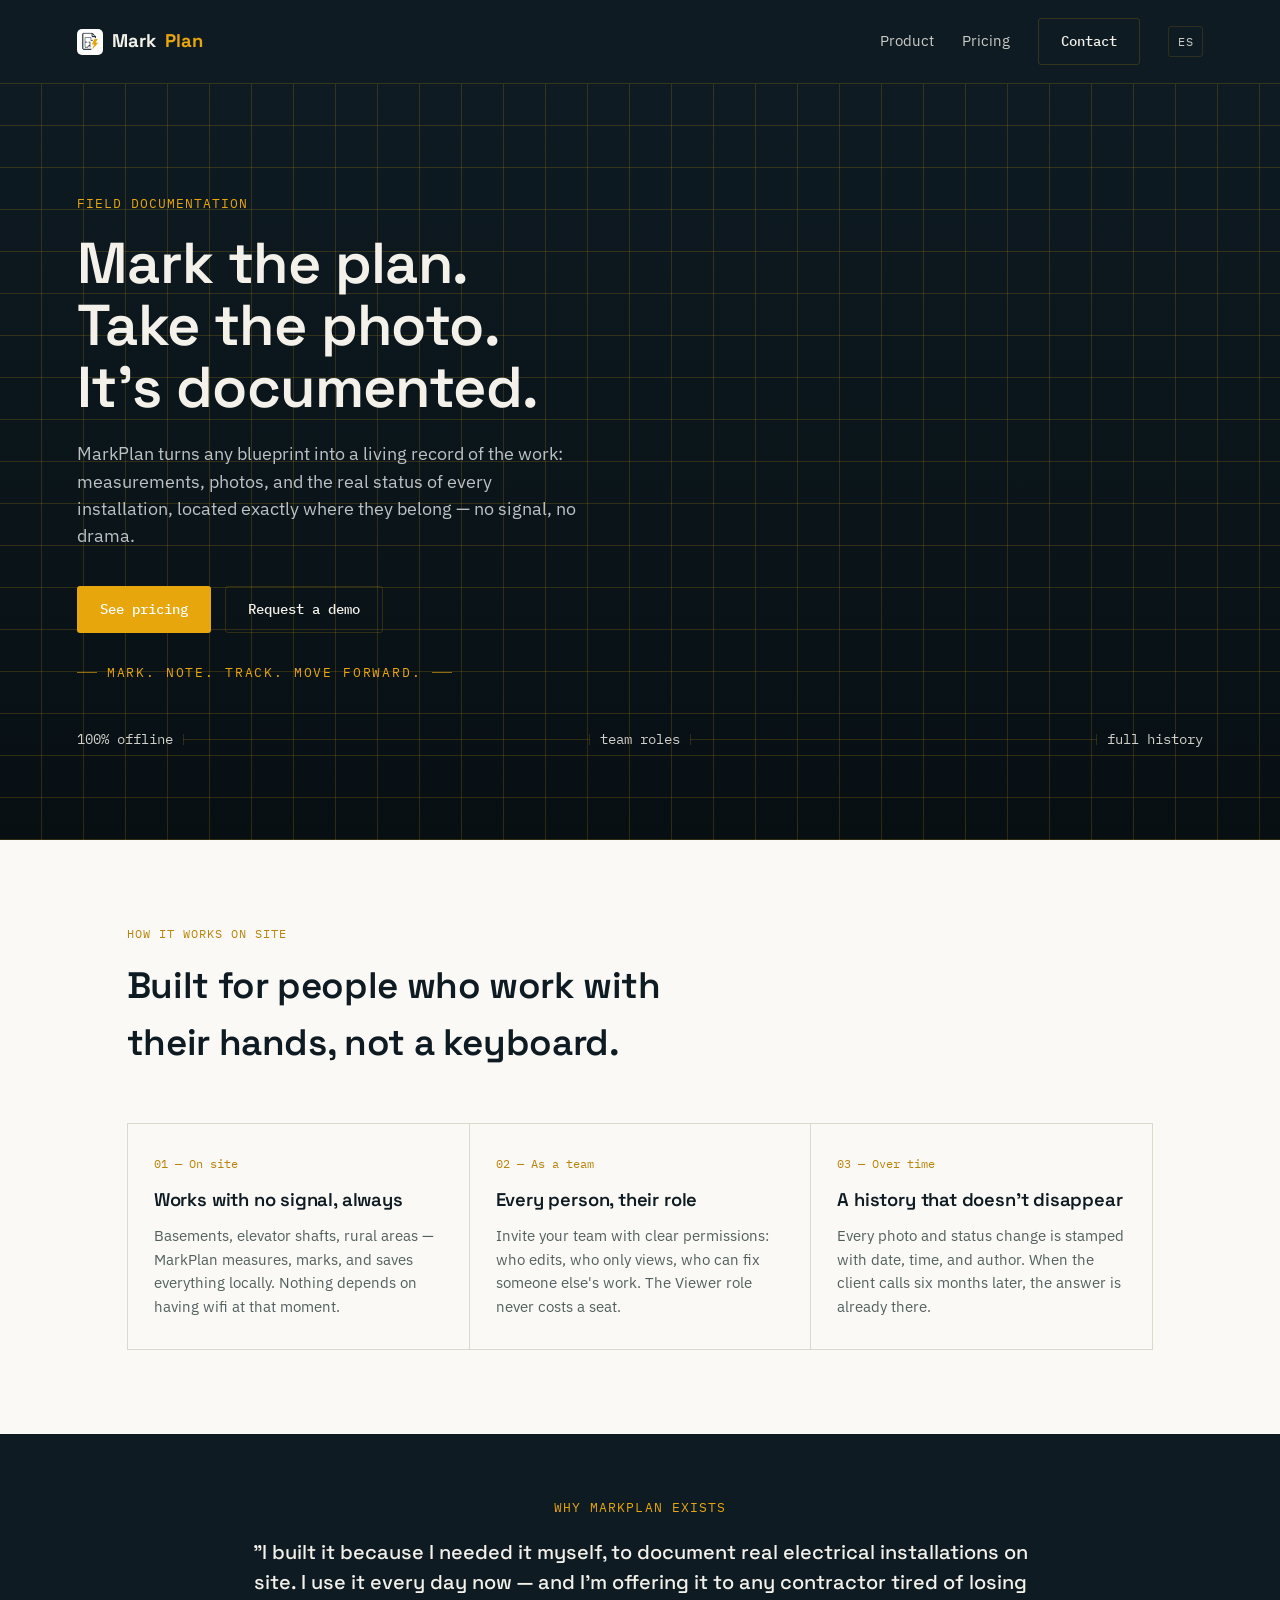
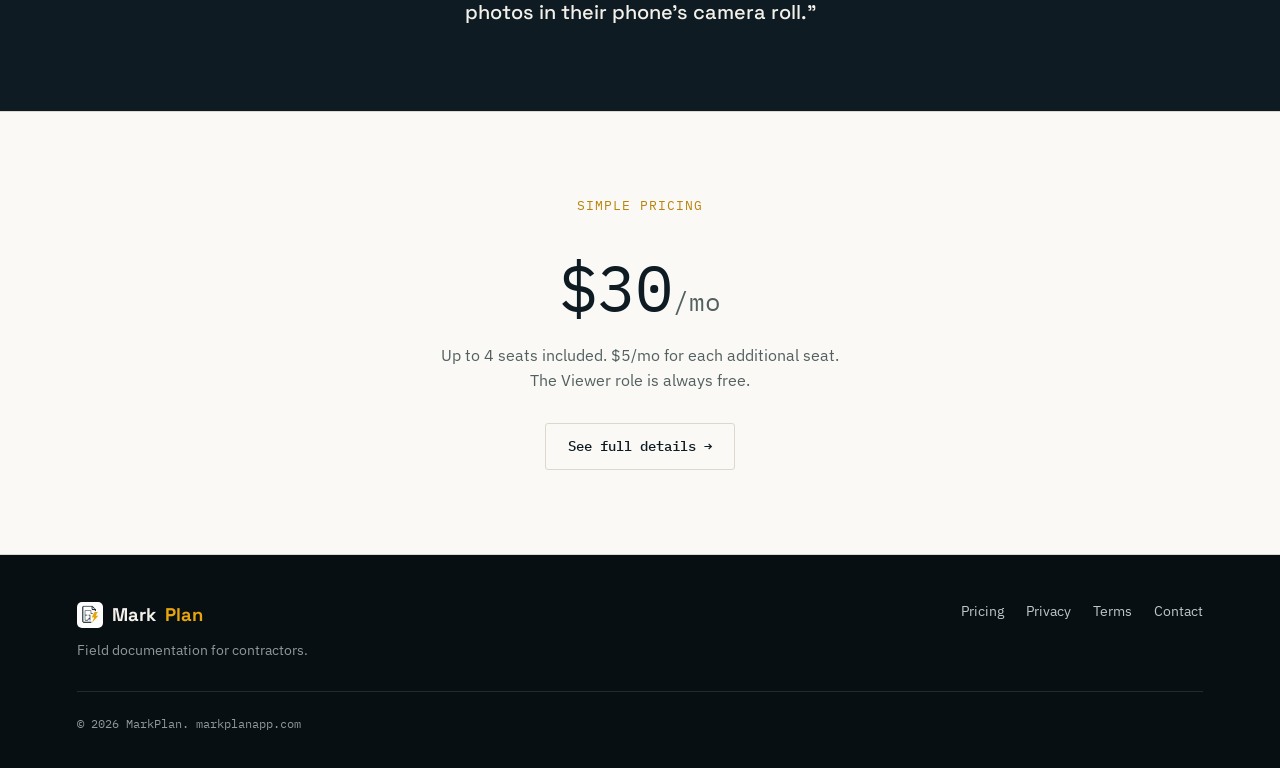
==== home.html @ 9e5a7e86 "Add files via upload" ====
<!DOCTYPE html>
<html lang="en">
<head>
<meta charset="UTF-8">
<meta name="viewport" content="width=device-width, initial-scale=1.0">
<title>MarkPlan — Field Documentation for Contractors</title>
<link rel="icon" type="image/png" href="img/icon.png">
<meta name="description" content="Mark the plan, take the photo, it's documented. MarkPlan is the field measurement and documentation app for contractors, with real offline mode and team collaboration.">
<link rel="preconnect" href="https://fonts.googleapis.com">
<link href="https://fonts.googleapis.com/css2?family=Space+Grotesk:wght@500;600;700&family=IBM+Plex+Sans:wght@400;500;600&family=IBM+Plex+Mono:wght@400;500&display=swap" rel="stylesheet">
<link rel="stylesheet" href="style.css">
<script src="lang.js"></script>
</head>
<body>

<nav class="nav">
  <a href="home.html" class="wordmark"><img src="img/icon.png" alt="" class="nav-icon">Mark<span class="tick">Plan</span></a>
  <div class="nav-links">
    <a href="home.html#product" class="hide-mobile">Product</a>
    <a href="pricing.html">Pricing</a>
    <a href="mailto:markplanapp@gmail.com" class="btn btn-ghost">Contact</a>
    <a href="#" class="lang-switch mono" onclick="localStorage.setItem('mp_lang','es'); window.location.href='index.html'; return false;">ES</a>
  </div>
</nav>

<header class="hero">
  <div class="eyebrow">Field documentation</div>
  <h1>Mark the plan.<br>Take the photo.<br>It's documented.</h1>
  <p class="lede">MarkPlan turns any blueprint into a living record of the work: measurements, photos, and the real status of every installation, located exactly where they belong — no signal, no drama.</p>
  <div class="cta-row">
    <a href="pricing.html" class="btn btn-accent">See pricing</a>
    <a href="mailto:markplanapp@gmail.com" class="btn btn-ghost">Request a demo</a>
  </div>

  <div class="tagline mono">Mark. Note. Track. Move forward.</div>

  <div class="dim-line">
    <span class="label mono">100% offline</span>
    <span class="rule"></span>
    <span class="label mono">team roles</span>
    <span class="rule"></span>
    <span class="label mono">full history</span>
  </div>
</header>

<section class="section" id="product">
  <div class="section-head">
    <div class="eyebrow">How it works on site</div>
    <h2>Built for people who work with their hands, not a keyboard.</h2>
  </div>

  <div class="grid-3">
    <div class="card">
      <div class="kicker mono">01 — On site</div>
      <h3>Works with no signal, always</h3>
      <p>Basements, elevator shafts, rural areas — MarkPlan measures, marks, and saves everything locally. Nothing depends on having wifi at that moment.</p>
    </div>
    <div class="card">
      <div class="kicker mono">02 — As a team</div>
      <h3>Every person, their role</h3>
      <p>Invite your team with clear permissions: who edits, who only views, who can fix someone else's work. The Viewer role never costs a seat.</p>
    </div>
    <div class="card">
      <div class="kicker mono">03 — Over time</div>
      <h3>A history that doesn't disappear</h3>
      <p>Every photo and status change is stamped with date, time, and author. When the client calls six months later, the answer is already there.</p>
    </div>
  </div>
</section>

<section class="credibility">
  <div class="credibility-inner">
    <div class="eyebrow">Why MarkPlan exists</div>
    <p>"I built it because I needed it myself, to document real electrical installations on site. I use it every day now — and I'm offering it to any contractor tired of losing photos in their phone's camera roll."</p>
  </div>
</section>

<section class="pricing-teaser">
  <div class="eyebrow mono" style="color: var(--accent-deep); font-family: 'IBM Plex Mono', monospace; font-size: 0.8rem; letter-spacing: 0.08em; text-transform: uppercase;">Simple pricing</div>
  <div class="price-figure">$30<span class="unit">/mo</span></div>
  <p style="color: var(--ink-soft); max-width: 42ch; margin: 0 auto;">Up to 4 seats included. $5/mo for each additional seat. The Viewer role is always free.</p>
  <div style="margin-top: 30px;">
    <a href="pricing.html" class="btn btn-outline-dark">See full details →</a>
  </div>
</section>

<footer>
  <div class="footer-grid">
    <div>
      <div class="wordmark" style="margin-bottom: 10px;"><img src="img/icon.png" alt="" class="nav-icon">Mark<span class="tick">Plan</span></div>
      <div>Field documentation for contractors.</div>
    </div>
    <div class="footer-links">
      <a href="pricing.html">Pricing</a>
      <a href="privacy.html">Privacy</a>
      <a href="terms.html">Terms</a>
      <a href="mailto:markplanapp@gmail.com">Contact</a>
    </div>
  </div>
  <div class="footer-bottom">© <span id="year"></span> MarkPlan. markplanapp.com</div>
</footer>

<script>document.getElementById('year').textContent = new Date().getFullYear();</script>
</body>
</html>
---- style.css ----
:root {
  --blueprint: #0e1b22;
  --blueprint-deep: #070f13;
  --blueprint-line: #3a4d57;
  --blueprint-line-soft: rgba(232, 166, 13, 0.18);
  --paper: #faf9f6;
  --paper-line: #ddd8cc;
  --ink: #0e1b22;
  --ink-soft: #52605f;
  --accent: #e8a60d;
  --accent-deep: #b9840a;
  --cream-text: #f4f1ea;
  --radius: 3px;
}

* { box-sizing: border-box; }

html { scroll-behavior: smooth; }

body {
  margin: 0;
  font-family: 'IBM Plex Sans', -apple-system, sans-serif;
  color: var(--ink);
  background: var(--paper);
  line-height: 1.55;
  font-size: 16px;
}

h1, h2, h3, .display {
  font-family: 'Space Grotesk', sans-serif;
  font-weight: 600;
  letter-spacing: -0.01em;
  margin: 0;
}

.mono {
  font-family: 'IBM Plex Mono', monospace;
}

a { color: inherit; }

img, svg { display: block; max-width: 100%; }

/* ---------- Nav ---------- */

.nav {
  position: sticky;
  top: 0;
  z-index: 20;
  display: flex;
  align-items: center;
  justify-content: space-between;
  padding: 18px 6vw;
  background: var(--blueprint);
  border-bottom: 1px solid var(--blueprint-line-soft);
}

.wordmark {
  font-family: 'Space Grotesk', sans-serif;
  font-weight: 700;
  font-size: 1.15rem;
  color: var(--cream-text);
  text-decoration: none;
  display: flex;
  align-items: center;
  gap: 9px;
}

.wordmark .tick {
  color: var(--accent);
}

.nav-icon {
  height: 26px;
  width: 26px;
  border-radius: 5px;
}

.nav-links {
  display: flex;
  align-items: center;
  gap: 28px;
  font-size: 0.92rem;
}

.nav-links a {
  color: var(--cream-text);
  text-decoration: none;
  opacity: 0.82;
  transition: opacity 0.15s ease;
}

.nav-links a:hover, .nav-links a:focus-visible { opacity: 1; }

.nav-links .btn { opacity: 1; }

.lang-switch {
  font-size: 0.78rem;
  letter-spacing: 0.04em;
  padding: 5px 9px;
  border: 1px solid var(--blueprint-line-soft);
  border-radius: var(--radius);
  color: var(--cream-text);
  text-decoration: none;
  opacity: 0.85;
  transition: opacity 0.15s ease, border-color 0.15s ease;
}
.lang-switch:hover, .lang-switch:focus-visible {
  opacity: 1;
  border-color: var(--accent);
}

/* ---------- Buttons ---------- */

.btn {
  display: inline-flex;
  align-items: center;
  gap: 8px;
  padding: 12px 22px;
  border-radius: var(--radius);
  font-family: 'IBM Plex Mono', monospace;
  font-size: 0.85rem;
  font-weight: 500;
  text-decoration: none;
  border: 1px solid transparent;
  cursor: pointer;
  transition: transform 0.12s ease, background 0.15s ease;
}

.btn:hover { transform: translateY(-1px); }
.btn:focus-visible { outline: 2px solid var(--accent); outline-offset: 3px; }

.btn-accent {
  background: var(--accent);
  color: #fff;
}
.btn-accent:hover { background: var(--accent-deep); }

.btn-ghost {
  background: transparent;
  border-color: var(--blueprint-line-soft);
  color: var(--cream-text);
}
.btn-ghost:hover { border-color: var(--blueprint-line); }

.btn-outline-dark {
  background: transparent;
  border-color: var(--paper-line);
  color: var(--ink);
}
.btn-outline-dark:hover { border-color: var(--ink); }

/* ---------- Hero ---------- */

.hero {
  background:
    linear-gradient(180deg, var(--blueprint) 0%, var(--blueprint-deep) 100%);
  background-image:
    linear-gradient(var(--blueprint-line-soft) 1px, transparent 1px),
    linear-gradient(90deg, var(--blueprint-line-soft) 1px, transparent 1px),
    linear-gradient(180deg, var(--blueprint) 0%, var(--blueprint-deep) 100%);
  background-size: 42px 42px, 42px 42px, 100% 100%;
  background-position: -1px -1px, -1px -1px, 0 0;
  color: var(--cream-text);
  padding: 110px 6vw 90px;
  position: relative;
  overflow: hidden;
}

.hero .eyebrow {
  font-family: 'IBM Plex Mono', monospace;
  font-size: 0.8rem;
  letter-spacing: 0.08em;
  text-transform: uppercase;
  color: var(--accent);
  margin-bottom: 18px;
}

.hero h1 {
  font-size: clamp(2.3rem, 5vw, 3.6rem);
  max-width: 15ch;
  line-height: 1.08;
}

.hero .lede {
  margin-top: 22px;
  max-width: 46ch;
  font-size: 1.1rem;
  color: rgba(238, 242, 245, 0.78);
}

.hero .cta-row {
  margin-top: 36px;
  display: flex;
  gap: 14px;
  flex-wrap: wrap;
}

.tagline {
  margin-top: 30px;
  font-size: 0.82rem;
  letter-spacing: 0.14em;
  text-transform: uppercase;
  color: var(--accent);
  display: flex;
  align-items: center;
  gap: 10px;
}
.tagline::before, .tagline::after {
  content: '';
  width: 20px;
  height: 1px;
  background: var(--accent);
  opacity: 0.6;
}

/* dimension-line signature element */

.dim-line {
  display: flex;
  align-items: center;
  gap: 10px;
  font-family: 'IBM Plex Mono', monospace;
  font-size: 0.85rem;
  color: var(--blueprint-line);
  margin: 46px 0 0;
}

.dim-line .rule {
  flex: 1;
  height: 1px;
  background: var(--blueprint-line-soft);
  position: relative;
}
.dim-line .rule::before, .dim-line .rule::after {
  content: '';
  position: absolute;
  top: -5px;
  width: 1px;
  height: 11px;
  background: var(--blueprint-line-soft);
}
.dim-line .rule::before { left: 0; }
.dim-line .rule::after { right: 0; }

.dim-line .label {
  white-space: nowrap;
  color: var(--cream-text);
  opacity: 0.85;
}

.dim-line.on-paper { color: var(--accent-deep); }
.dim-line.on-paper .rule { background: var(--paper-line); }
.dim-line.on-paper .rule::before, .dim-line.on-paper .rule::after { background: var(--paper-line); }
.dim-line.on-paper .label { color: var(--ink-soft); }

/* ---------- Sections on paper ---------- */

.section {
  padding: 84px 6vw;
  max-width: 1180px;
  margin: 0 auto;
}

.section-head {
  max-width: 60ch;
  margin-bottom: 52px;
}

.section-head .eyebrow {
  font-family: 'IBM Plex Mono', monospace;
  font-size: 0.78rem;
  letter-spacing: 0.08em;
  text-transform: uppercase;
  color: var(--accent-deep);
  margin-bottom: 14px;
}

.section-head h2 {
  font-size: clamp(1.7rem, 3vw, 2.3rem);
}

.grid-3 {
  display: grid;
  grid-template-columns: repeat(3, 1fr);
  gap: 1px;
  background: var(--paper-line);
  border: 1px solid var(--paper-line);
}

.grid-3 .card {
  background: var(--paper);
  padding: 30px 26px;
}

.card .kicker {
  font-family: 'IBM Plex Mono', monospace;
  font-size: 0.78rem;
  color: var(--accent-deep);
  margin-bottom: 12px;
}

.card h3 {
  font-size: 1.15rem;
  margin-bottom: 10px;
}

.card p {
  color: var(--ink-soft);
  font-size: 0.95rem;
  margin: 0;
}

/* founder credibility strip */

.credibility {
  background: var(--blueprint);
  color: var(--cream-text);
  padding: 64px 6vw;
}

.credibility-inner {
  max-width: 780px;
  margin: 0 auto;
  text-align: center;
}

.credibility .eyebrow {
  font-family: 'IBM Plex Mono', monospace;
  font-size: 0.8rem;
  letter-spacing: 0.08em;
  text-transform: uppercase;
  color: var(--accent);
  margin-bottom: 18px;
}

.credibility p {
  font-size: 1.25rem;
  line-height: 1.5;
  font-family: 'Space Grotesk', sans-serif;
  font-weight: 500;
}

/* pricing teaser on home */

.pricing-teaser {
  background: var(--paper);
  border-top: 1px solid var(--paper-line);
  border-bottom: 1px solid var(--paper-line);
  padding: 84px 6vw;
  text-align: center;
}

.price-figure {
  font-family: 'IBM Plex Mono', monospace;
  font-size: clamp(2.6rem, 6vw, 4rem);
  color: var(--blueprint);
  margin: 22px 0 6px;
}
.price-figure .unit { font-size: 0.4em; color: var(--ink-soft); }

/* ---------- Footer ---------- */

footer {
  background: var(--blueprint-deep);
  color: rgba(238, 242, 245, 0.6);
  padding: 46px 6vw 34px;
  font-size: 0.88rem;
}

.footer-grid {
  display: flex;
  justify-content: space-between;
  flex-wrap: wrap;
  gap: 24px;
  max-width: 1180px;
  margin: 0 auto;
}

footer a {
  color: rgba(238, 242, 245, 0.8);
  text-decoration: none;
}
footer a:hover { color: #fff; }

.footer-links {
  display: flex;
  gap: 22px;
  flex-wrap: wrap;
}

.footer-bottom {
  max-width: 1180px;
  margin: 30px auto 0;
  padding-top: 22px;
  border-top: 1px solid rgba(238, 242, 245, 0.12);
  font-family: 'IBM Plex Mono', monospace;
  font-size: 0.78rem;
}

/* ---------- Legal pages ---------- */

.legal-shell {
  max-width: 760px;
  margin: 0 auto;
  padding: 70px 6vw 100px;
}

.legal-shell .lang-toggle {
  font-family: 'IBM Plex Mono', monospace;
  font-size: 0.85rem;
  margin-bottom: 30px;
}
.legal-shell .lang-toggle a {
  color: var(--accent-deep);
  text-decoration: none;
  border-bottom: 1px solid var(--accent-deep);
}

.legal-shell .draft-notice {
  background: #fff8ec;
  border: 1px solid #e8c98f;
  border-radius: var(--radius);
  padding: 16px 18px;
  font-size: 0.92rem;
  color: #7a5a12;
  margin-bottom: 40px;
}

.legal-shell h1 {
  font-size: 2rem;
  margin-bottom: 6px;
}

.legal-shell .updated {
  font-family: 'IBM Plex Mono', monospace;
  font-size: 0.82rem;
  color: var(--ink-soft);
  margin-bottom: 44px;
}

.legal-shell h2 {
  font-size: 1.2rem;
  margin-top: 44px;
  margin-bottom: 14px;
  padding-bottom: 10px;
  border-bottom: 1px solid var(--paper-line);
}

.legal-shell h3 {
  font-size: 1.02rem;
  margin-top: 26px;
  margin-bottom: 10px;
}

.legal-shell p, .legal-shell li {
  color: var(--ink-soft);
  font-size: 0.98rem;
}

.legal-shell ul { padding-left: 22px; }
.legal-shell li { margin-bottom: 6px; }

.legal-shell strong { color: var(--ink); }

.legal-shell .placeholder {
  background: #fdeee6;
  padding: 1px 6px;
  border-radius: 2px;
  color: var(--accent-deep);
  font-weight: 500;
}

/* ---------- Pricing page ---------- */

.pricing-hero {
  padding: 90px 6vw 70px;
}

.pricing-hero h1 { font-size: clamp(2rem, 4vw, 2.8rem); max-width: 18ch; }

.plan-card {
  max-width: 640px;
  margin: 50px auto 0;
  background: var(--paper);
  border: 1px solid var(--paper-line);
  border-radius: var(--radius);
  overflow: hidden;
}

.plan-card .plan-head {
  padding: 38px 40px 30px;
  border-bottom: 1px dashed var(--paper-line);
}

.plan-card .plan-body {
  padding: 30px 40px 40px;
}

.plan-row {
  display: flex;
  justify-content: space-between;
  padding: 12px 0;
  border-bottom: 1px solid var(--paper-line);
  font-size: 0.95rem;
}
.plan-row:last-child { border-bottom: none; }
.plan-row .val { font-family: 'IBM Plex Mono', monospace; color: var(--blueprint); }

.how-to-buy {
  max-width: 640px;
  margin: 60px auto 0;
  background: var(--blueprint);
  color: var(--cream-text);
  border-radius: var(--radius);
  padding: 34px 40px;
}

.how-to-buy h3 {
  color: var(--cream-text);
  font-size: 1.05rem;
  margin-bottom: 16px;
}

.how-to-buy ol {
  padding-left: 20px;
  color: rgba(238, 242, 245, 0.85);
}
.how-to-buy li { margin-bottom: 10px; }

.how-to-buy .zelle-box {
  margin-top: 20px;
  background: rgba(238, 242, 245, 0.06);
  border: 1px solid var(--blueprint-line-soft);
  border-radius: var(--radius);
  padding: 16px 18px;
  font-family: 'IBM Plex Mono', monospace;
  font-size: 0.9rem;
}

@media (max-width: 760px) {
  .grid-3 { grid-template-columns: 1fr; }
  .nav-links { gap: 16px; }
  .nav-links span.hide-mobile { display: none; }
  .plan-card .plan-head, .plan-card .plan-body, .how-to-buy { padding-left: 24px; padding-right: 24px; }
}

@media (prefers-reduced-motion: reduce) {
  * { transition: none !important; scroll-behavior: auto !important; }
}
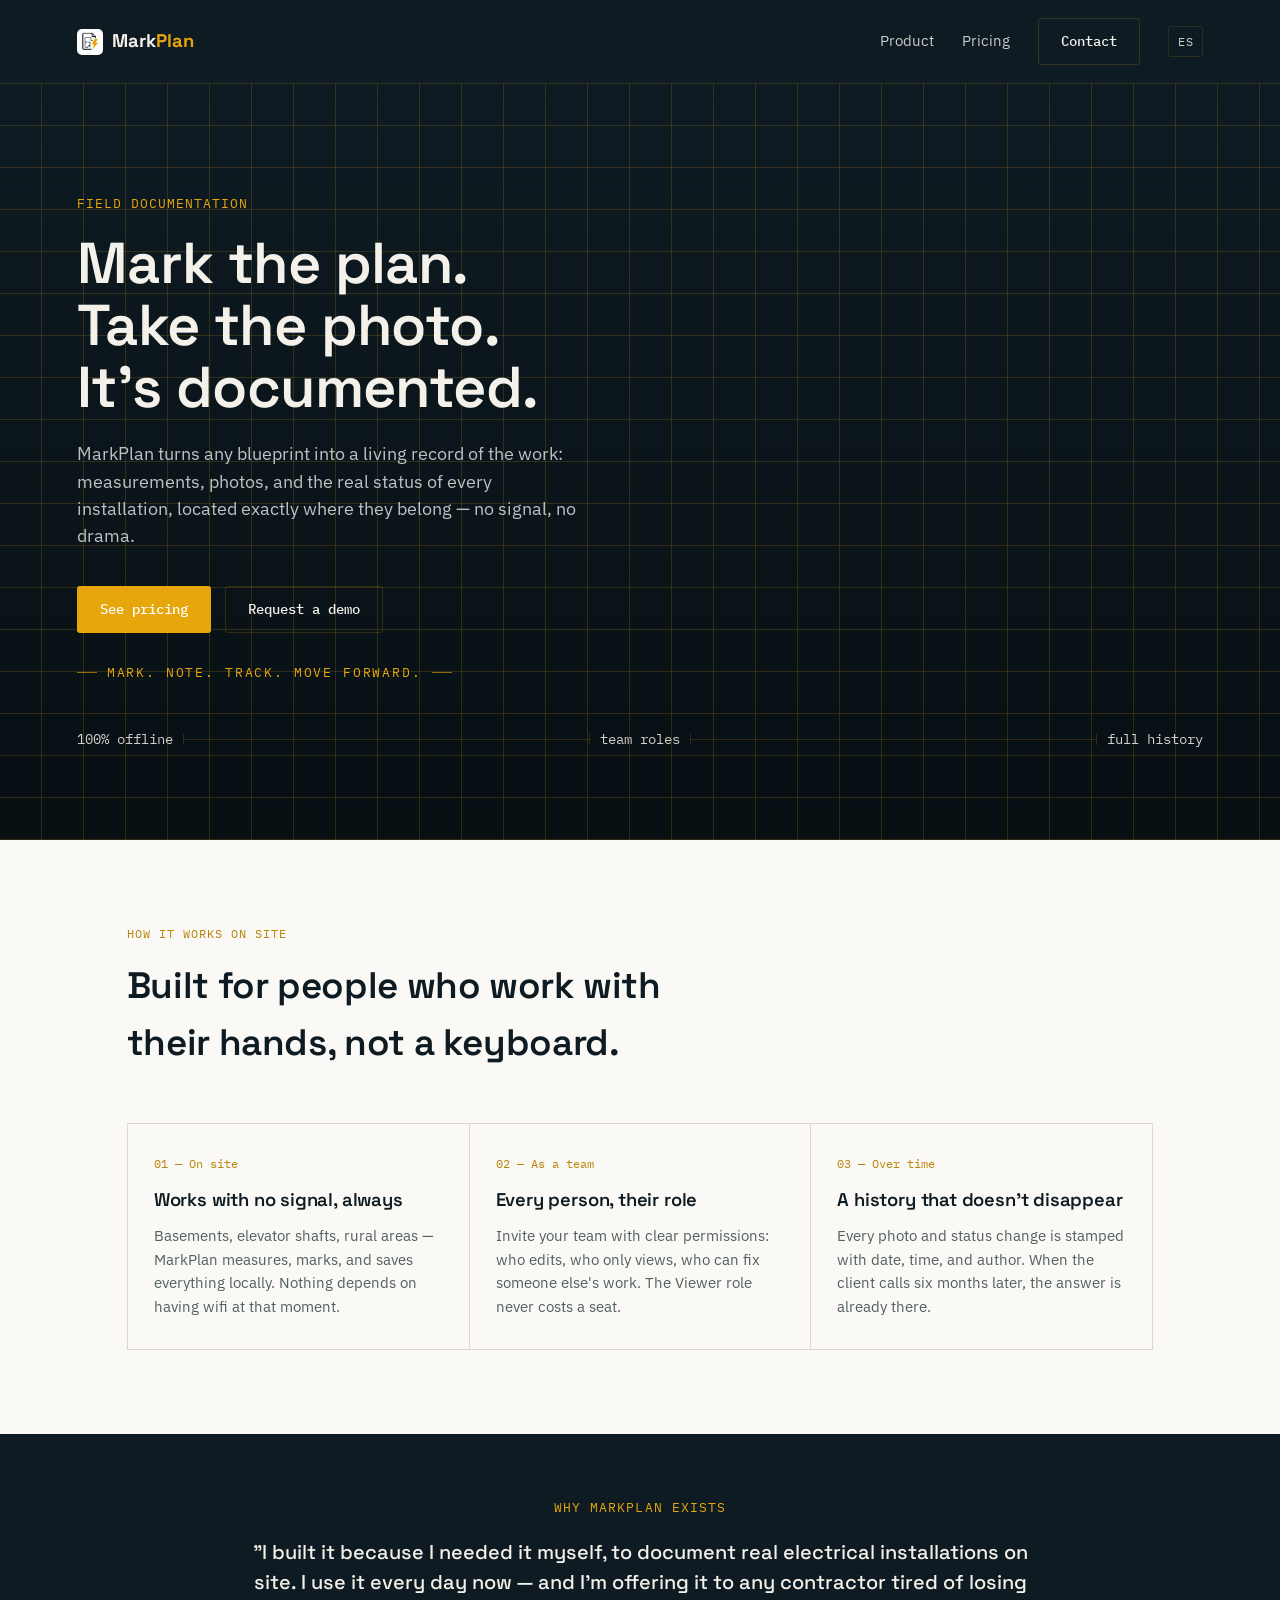
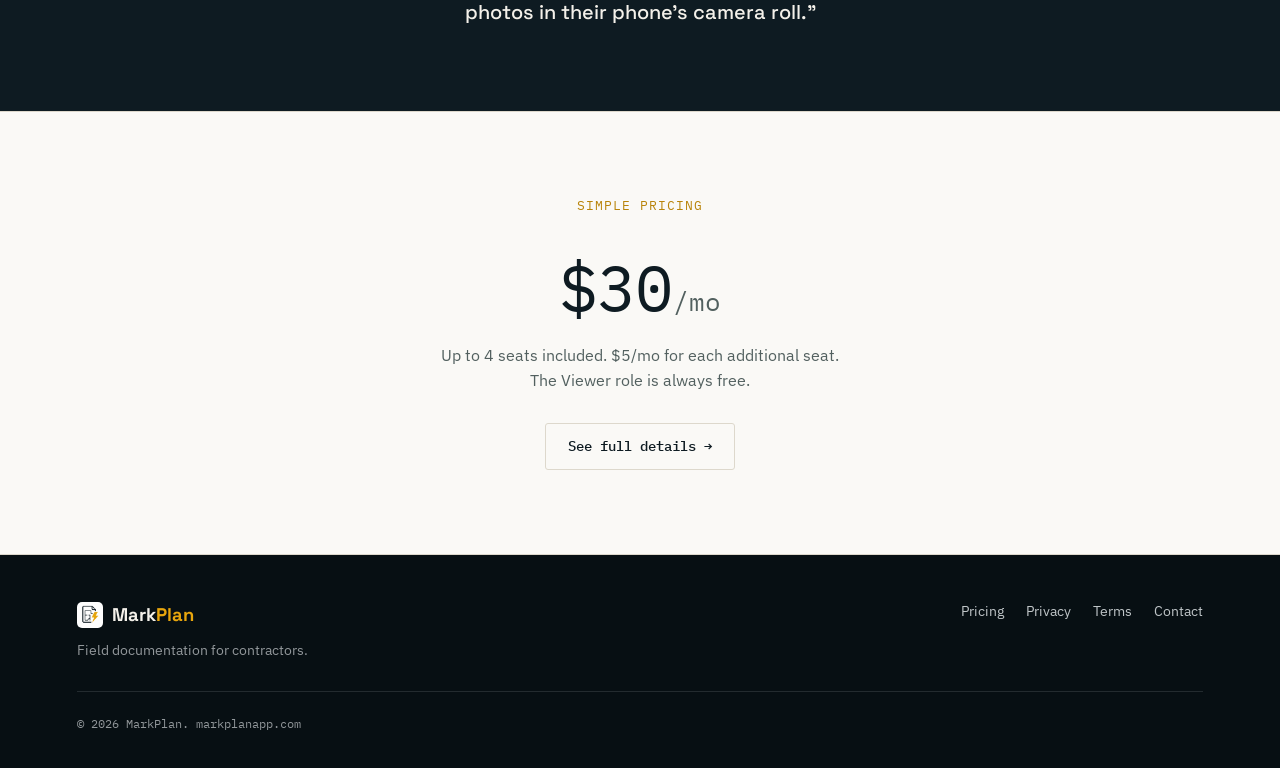
==== commit ed3ae396: "Add files via upload" ====
--- a/home.html
+++ b/home.html
@@ -14,7 +14,7 @@
 <body>
 
 <nav class="nav">
-  <a href="home.html" class="wordmark"><img src="img/icon.png" alt="" class="nav-icon">Mark<span class="tick">Plan</span></a>
+  <a href="home.html" class="wordmark"><img src="img/icon.png" alt="" class="nav-icon"><span class="wm-text">Mark<span class="tick">Plan</span></span></a>
   <div class="nav-links">
     <a href="home.html#product" class="hide-mobile">Product</a>
     <a href="pricing.html">Pricing</a>
@@ -87,7 +87,7 @@
 <footer>
   <div class="footer-grid">
     <div>
-      <div class="wordmark" style="margin-bottom: 10px;"><img src="img/icon.png" alt="" class="nav-icon">Mark<span class="tick">Plan</span></div>
+      <div class="wordmark" style="margin-bottom: 10px;"><img src="img/icon.png" alt="" class="nav-icon"><span class="wm-text">Mark<span class="tick">Plan</span></span></div>
       <div>Field documentation for contractors.</div>
     </div>
     <div class="footer-links">
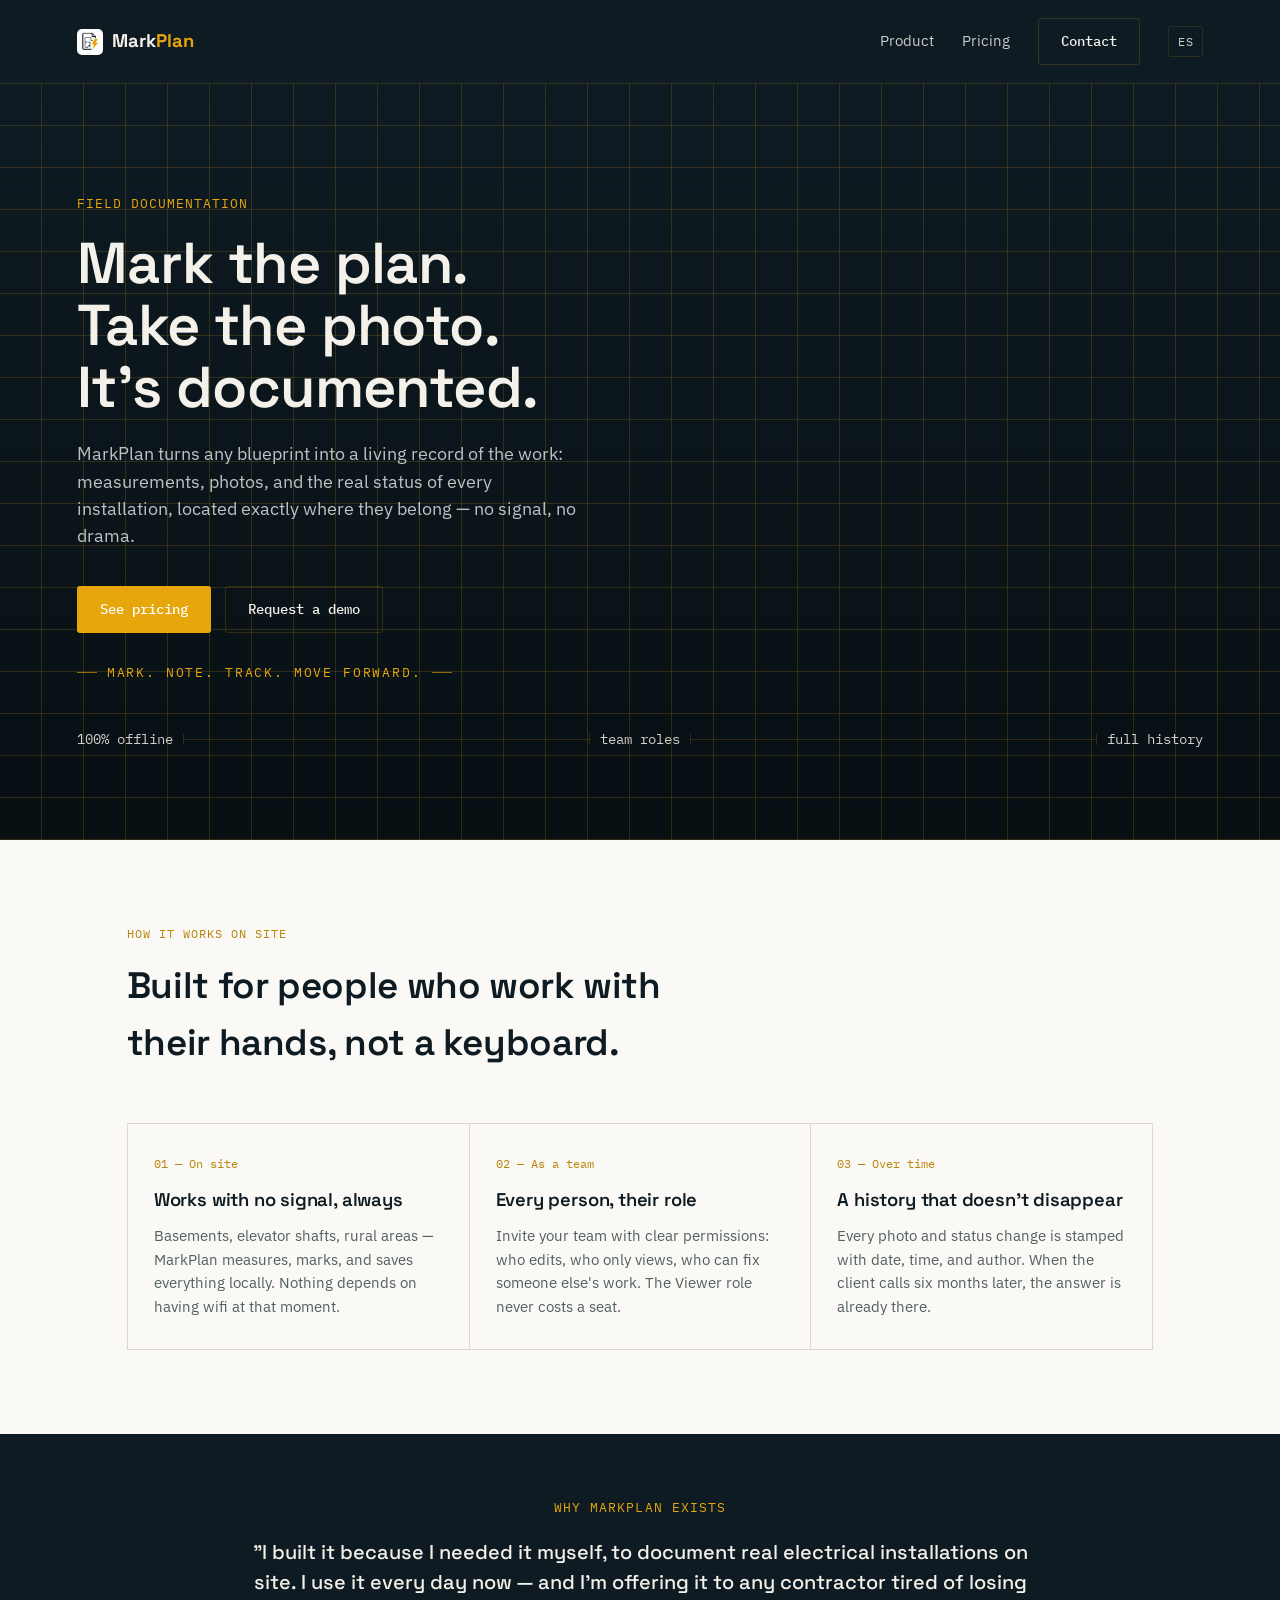
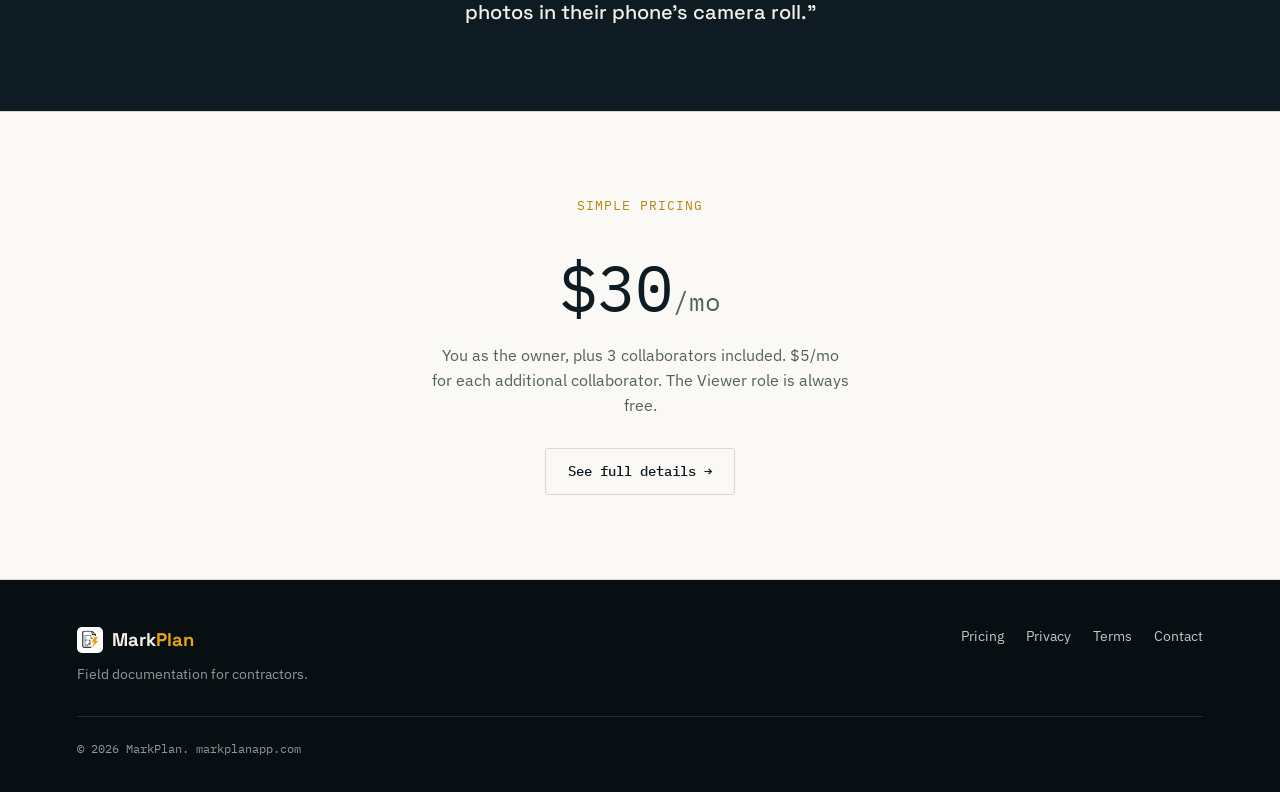
==== commit dc1ca331: "Add files via upload" ====
--- a/home.html
+++ b/home.html
@@ -78,7 +78,7 @@
 <section class="pricing-teaser">
   <div class="eyebrow mono" style="color: var(--accent-deep); font-family: 'IBM Plex Mono', monospace; font-size: 0.8rem; letter-spacing: 0.08em; text-transform: uppercase;">Simple pricing</div>
   <div class="price-figure">$30<span class="unit">/mo</span></div>
-  <p style="color: var(--ink-soft); max-width: 42ch; margin: 0 auto;">Up to 4 seats included. $5/mo for each additional seat. The Viewer role is always free.</p>
+  <p style="color: var(--ink-soft); max-width: 42ch; margin: 0 auto;">You as the owner, plus 3 collaborators included. $5/mo for each additional collaborator. The Viewer role is always free.</p>
   <div style="margin-top: 30px;">
     <a href="pricing.html" class="btn btn-outline-dark">See full details →</a>
   </div>
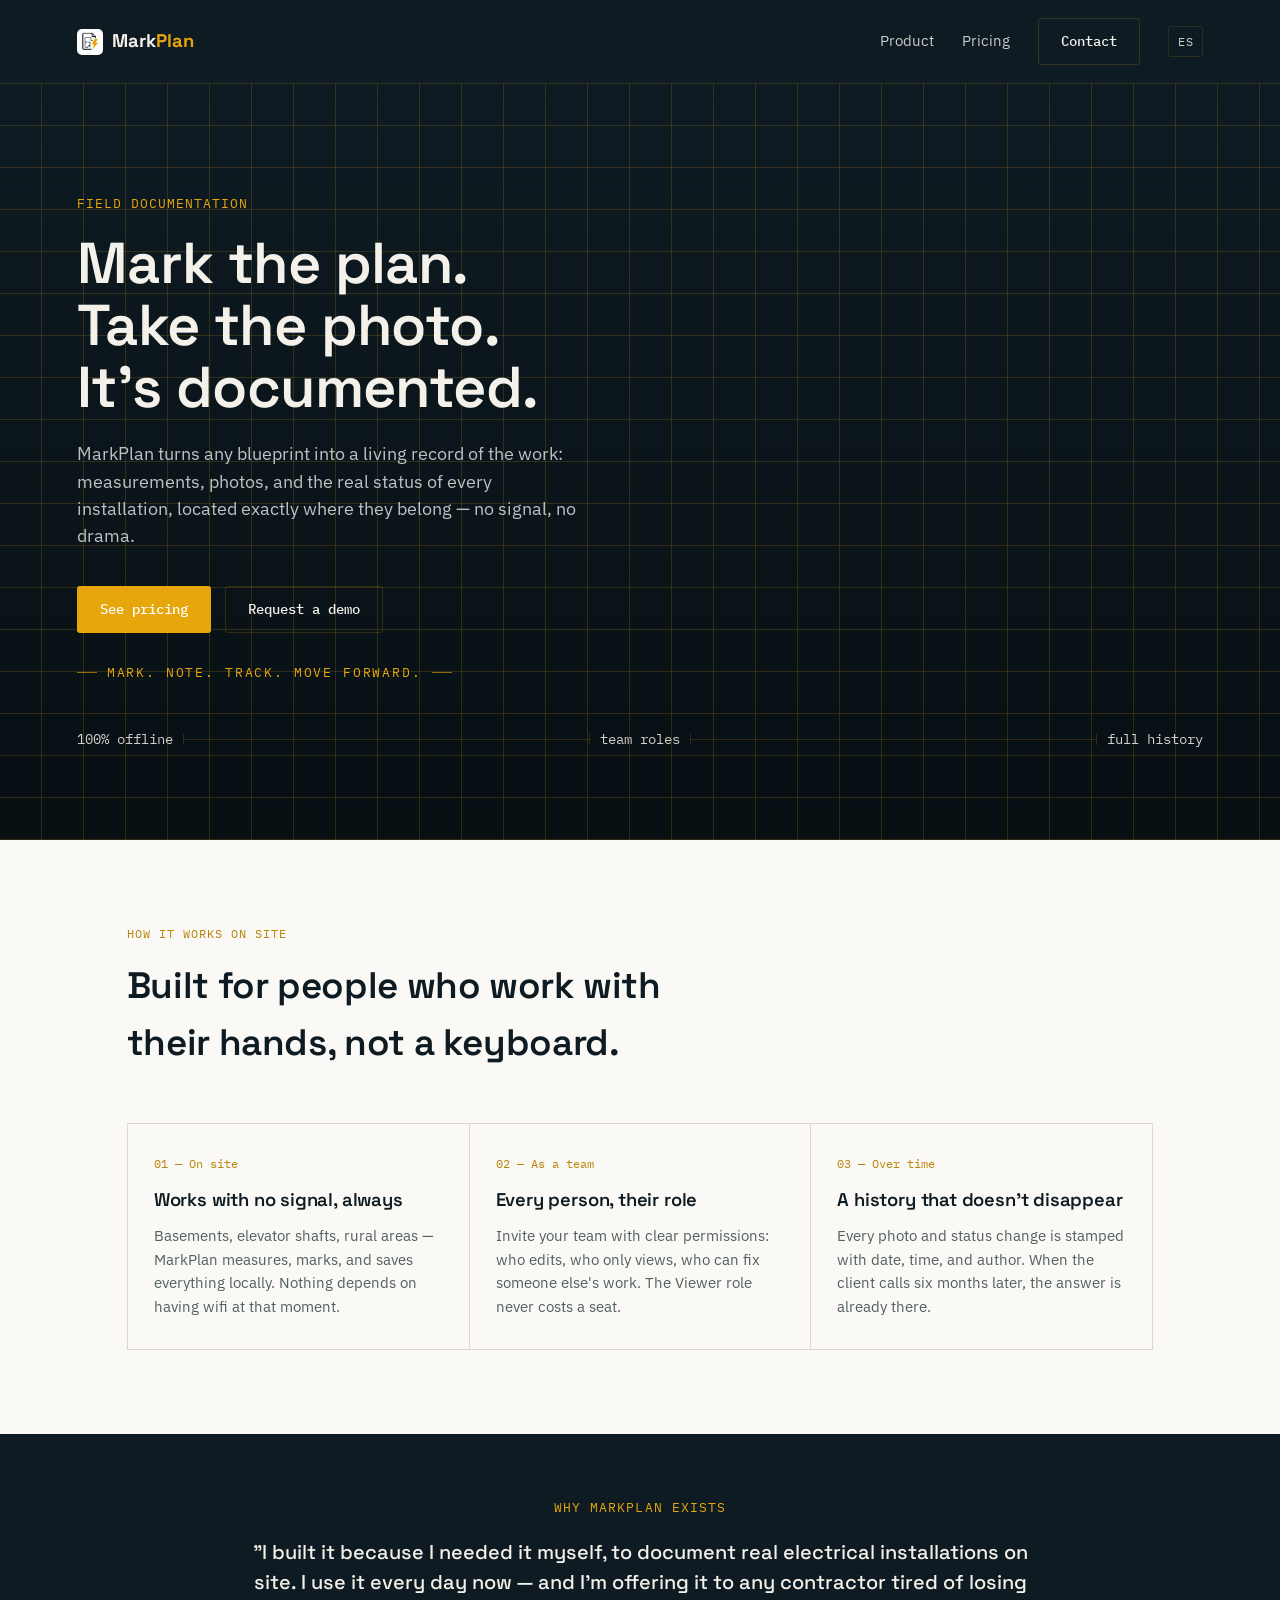
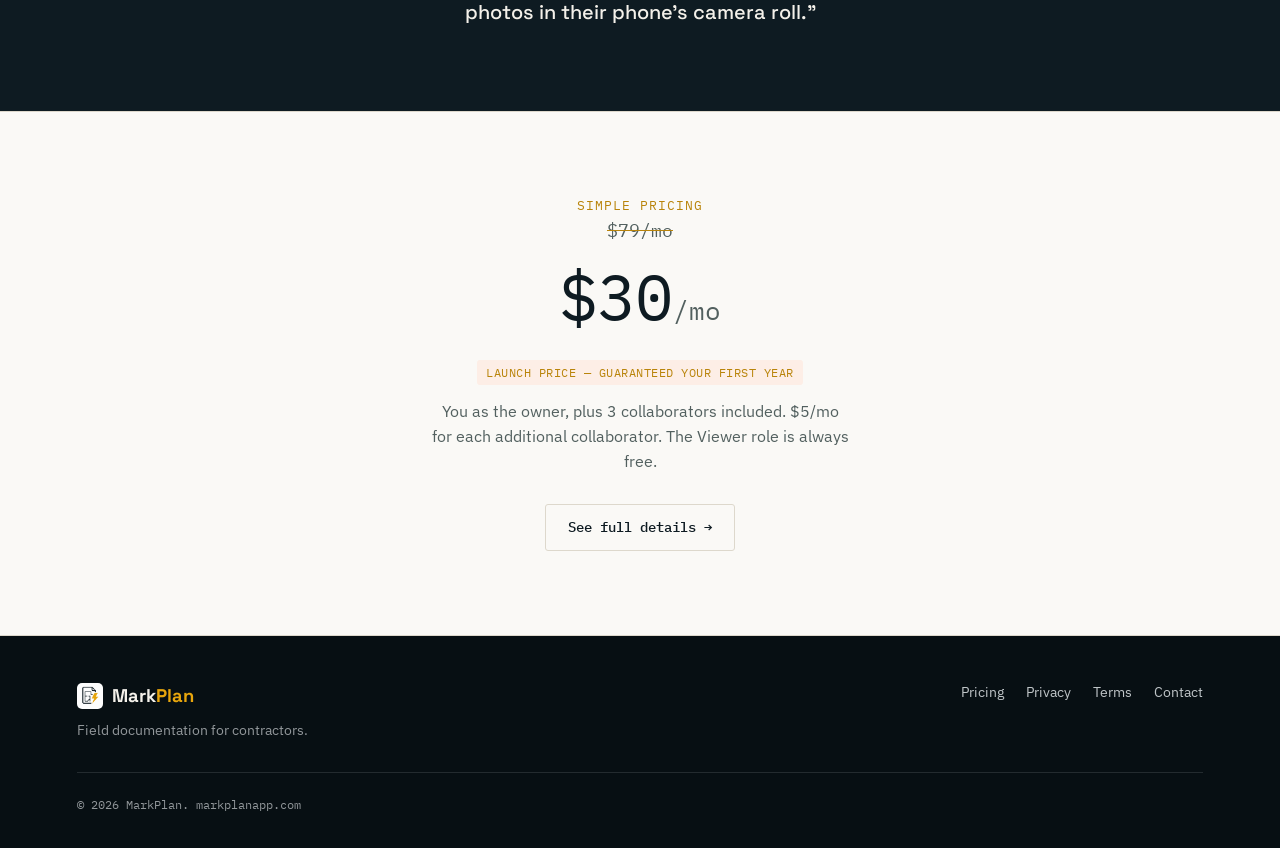
==== commit 1a83c786: "Add files via upload" ====
--- a/home.html
+++ b/home.html
@@ -77,8 +77,10 @@
 
 <section class="pricing-teaser">
   <div class="eyebrow mono" style="color: var(--accent-deep); font-family: 'IBM Plex Mono', monospace; font-size: 0.8rem; letter-spacing: 0.08em; text-transform: uppercase;">Simple pricing</div>
-  <div class="price-figure">$30<span class="unit">/mo</span></div>
-  <p style="color: var(--ink-soft); max-width: 42ch; margin: 0 auto;">You as the owner, plus 3 collaborators included. $5/mo for each additional collaborator. The Viewer role is always free.</p>
+  <div class="price-regular">$79<span class="unit">/mo</span></div>
+  <div class="price-figure" style="margin-top: 2px;">$30<span class="unit">/mo</span></div>
+  <div class="price-launch-tag">Launch price — guaranteed your first year</div>
+  <p style="color: var(--ink-soft); max-width: 42ch; margin: 14px auto 0;">You as the owner, plus 3 collaborators included. $5/mo for each additional collaborator. The Viewer role is always free.</p>
   <div style="margin-top: 30px;">
     <a href="pricing.html" class="btn btn-outline-dark">See full details →</a>
   </div>
--- a/style.css
+++ b/style.css
@@ -359,6 +359,31 @@
 }
 .price-figure .unit { font-size: 0.4em; color: var(--ink-soft); }
 
+.price-regular {
+  font-family: 'IBM Plex Mono', monospace;
+  font-size: 1.15rem;
+  color: var(--ink-soft);
+  text-decoration: line-through;
+  text-decoration-color: var(--accent-deep);
+}
+.price-launch-tag {
+  display: inline-block;
+  margin-top: 8px;
+  font-family: 'IBM Plex Mono', monospace;
+  font-size: 0.78rem;
+  letter-spacing: 0.04em;
+  text-transform: uppercase;
+  color: var(--accent-deep);
+  background: #fdeee6;
+  padding: 3px 9px;
+  border-radius: var(--radius);
+}
+.price-note {
+  margin-top: 14px;
+  font-size: 0.85rem;
+  color: var(--ink-soft);
+}
+
 /* ---------- Footer ---------- */
 
 footer {
@@ -541,7 +566,8 @@
 @media (max-width: 760px) {
   .grid-3 { grid-template-columns: 1fr; }
   .nav-links { gap: 16px; }
-  .nav-links span.hide-mobile { display: none; }
+  .nav-links a.hide-mobile { display: none; }
+  .nav-links { flex-wrap: nowrap; }
   .plan-card .plan-head, .plan-card .plan-body, .how-to-buy { padding-left: 24px; padding-right: 24px; }
 }
 
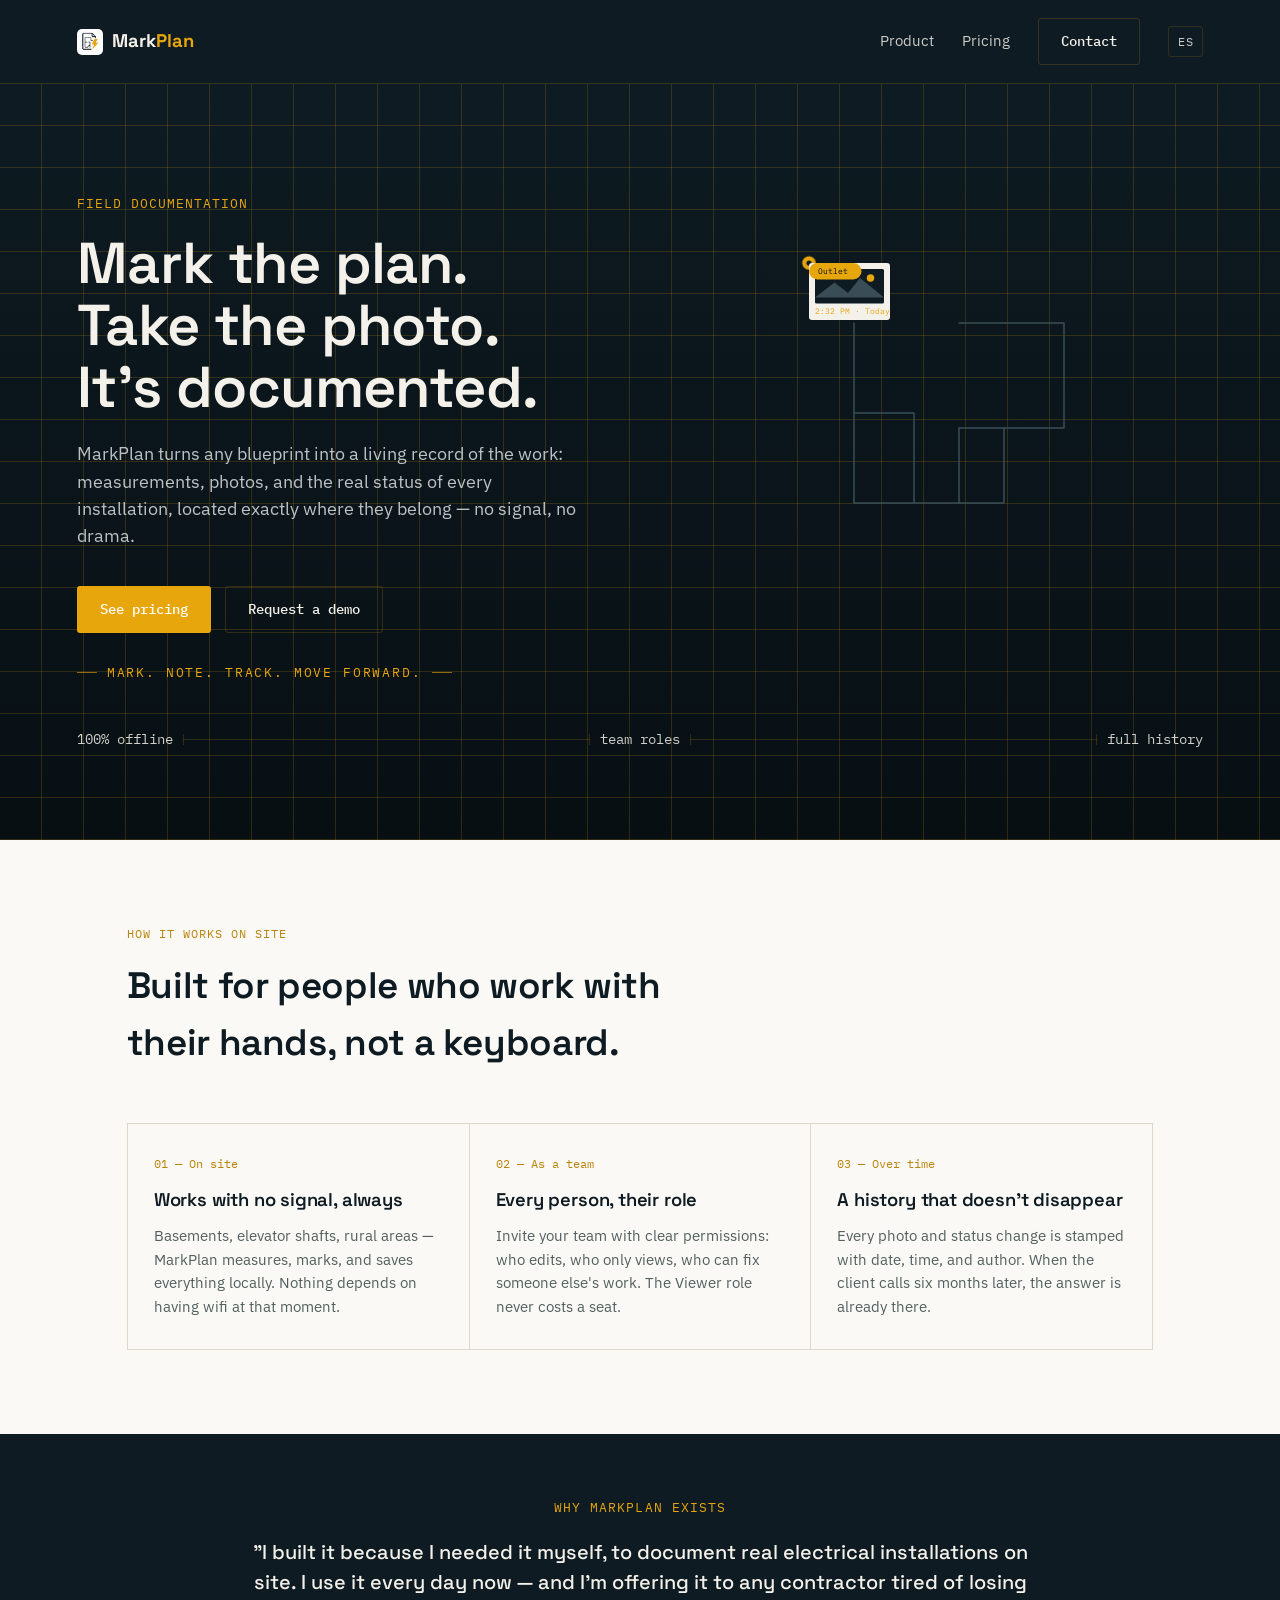
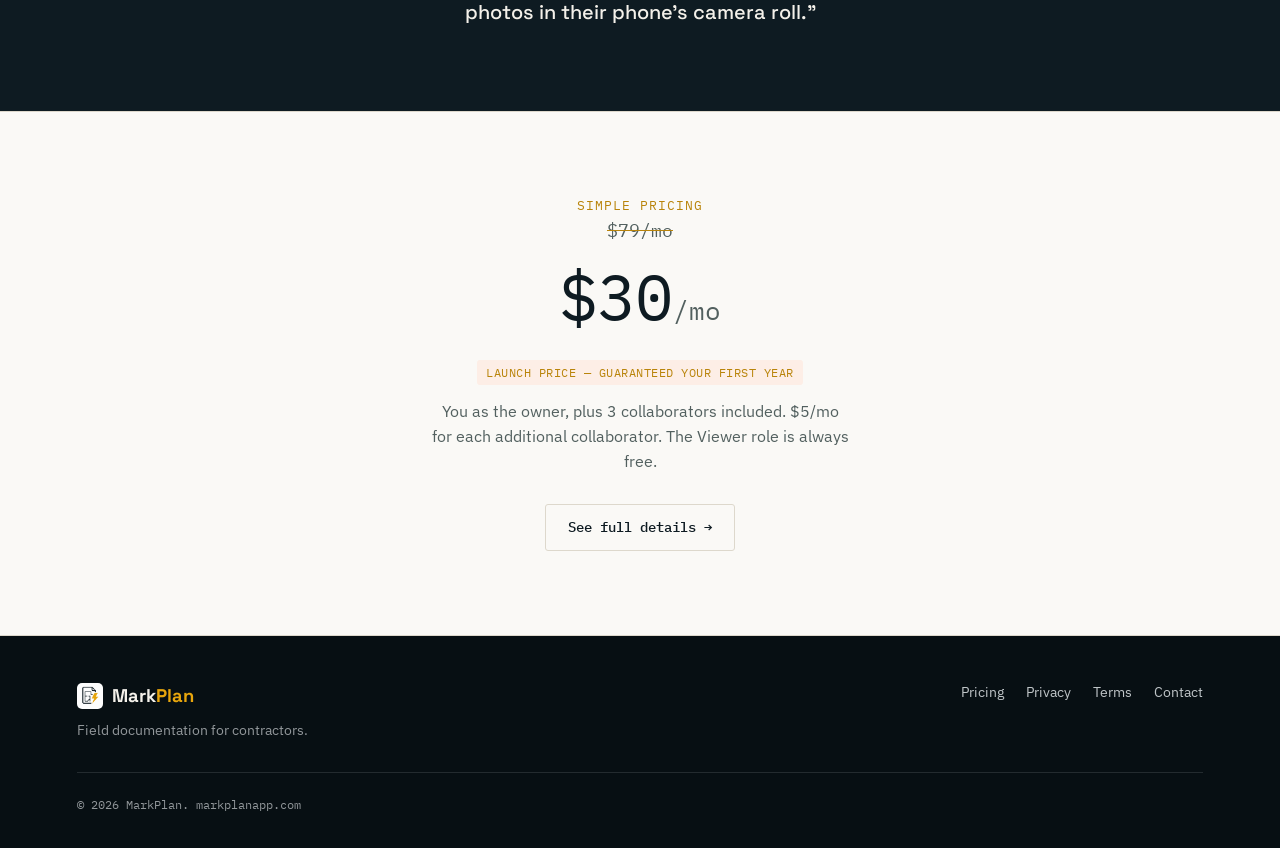
==== commit c542471f: "Add files via upload" ====
--- a/home.html
+++ b/home.html
@@ -15,21 +15,52 @@
 
 <nav class="nav">
   <a href="home.html" class="wordmark"><img src="img/icon.png" alt="" class="nav-icon"><span class="wm-text">Mark<span class="tick">Plan</span></span></a>
-  <div class="nav-links">
-    <a href="home.html#product" class="hide-mobile">Product</a>
+  <div class="nav-links" id="navLinks">
+    <a href="home.html#product">Product</a>
     <a href="pricing.html">Pricing</a>
     <a href="mailto:markplanapp@gmail.com" class="btn btn-ghost">Contact</a>
     <a href="#" class="lang-switch mono" onclick="localStorage.setItem('mp_lang','es'); window.location.href='index.html'; return false;">ES</a>
   </div>
+  <button class="menu-toggle" id="menuToggle" aria-label="Abrir menú" aria-expanded="false">
+    <span></span><span></span><span></span>
+  </button>
 </nav>
 
 <header class="hero">
-  <div class="eyebrow">Field documentation</div>
-  <h1>Mark the plan.<br>Take the photo.<br>It's documented.</h1>
-  <p class="lede">MarkPlan turns any blueprint into a living record of the work: measurements, photos, and the real status of every installation, located exactly where they belong — no signal, no drama.</p>
-  <div class="cta-row">
-    <a href="pricing.html" class="btn btn-accent">See pricing</a>
-    <a href="mailto:markplanapp@gmail.com" class="btn btn-ghost">Request a demo</a>
+  <div class="hero-grid">
+    <div>
+      <div class="eyebrow">Field documentation</div>
+      <h1>Mark the plan.<br>Take the photo.<br>It's documented.</h1>
+      <p class="lede">MarkPlan turns any blueprint into a living record of the work: measurements, photos, and the real status of every installation, located exactly where they belong — no signal, no drama.</p>
+      <div class="cta-row">
+        <a href="pricing.html" class="btn btn-accent">See pricing</a>
+        <a href="mailto:markplanapp@gmail.com" class="btn btn-ghost">Request a demo</a>
+      </div>
+    </div>
+
+    <div class="hero-art">
+      <svg class="plan-svg" viewBox="0 0 400 400">
+        <path class="plan-line" d="M 60 80 L 60 320 L 260 320 L 260 220 L 340 220 L 340 80 Z" />
+        <path class="plan-line" d="M 60 200 L 140 200 L 140 320" style="animation-delay: 0.5s;" />
+        <path class="plan-line" d="M 260 220 L 200 220 L 200 320" style="animation-delay: 0.7s;" />
+        <g class="pin" transform="translate(230, 150)">
+          <circle class="pin-ring" cx="0" cy="0" r="10" fill="none" stroke="#e8a60d" stroke-width="2" />
+          <circle cx="0" cy="0" r="9" fill="#e8a60d" />
+          <circle cx="0" cy="0" r="3.5" fill="#0e1b22" />
+        </g>
+        <g class="photo-card" transform="translate(250, 95)">
+          <rect x="0" y="0" width="108" height="76" rx="4" fill="#f4f1ea" />
+          <rect x="8" y="8" width="92" height="46" rx="2" fill="#0e1b22" />
+          <path d="M 8 46 L 34 26 L 52 40 L 68 20 L 100 46 Z" fill="#3a4d57" />
+          <circle cx="82" cy="20" r="5" fill="#e8a60d" />
+          <text class="timestamp" x="8" y="68">2:32 PM · Today</text>
+        </g>
+        <g class="category-chip" transform="translate(250, 178)">
+          <rect x="0" y="0" width="70" height="22" rx="11" fill="#e8a60d" />
+          <text x="12" y="15">Outlet</text>
+        </g>
+      </svg>
+    </div>
   </div>
 
   <div class="tagline mono">Mark. Note. Track. Move forward.</div>
@@ -50,17 +81,17 @@
   </div>
 
   <div class="grid-3">
-    <div class="card">
+    <div class="card reveal">
       <div class="kicker mono">01 — On site</div>
       <h3>Works with no signal, always</h3>
       <p>Basements, elevator shafts, rural areas — MarkPlan measures, marks, and saves everything locally. Nothing depends on having wifi at that moment.</p>
     </div>
-    <div class="card">
+    <div class="card reveal">
       <div class="kicker mono">02 — As a team</div>
       <h3>Every person, their role</h3>
       <p>Invite your team with clear permissions: who edits, who only views, who can fix someone else's work. The Viewer role never costs a seat.</p>
     </div>
-    <div class="card">
+    <div class="card reveal">
       <div class="kicker mono">03 — Over time</div>
       <h3>A history that doesn't disappear</h3>
       <p>Every photo and status change is stamped with date, time, and author. When the client calls six months later, the answer is already there.</p>
@@ -103,5 +134,7 @@
 </footer>
 
 <script>document.getElementById('year').textContent = new Date().getFullYear();</script>
+<script src="nav-menu.js"></script>
+<script src="motion.js"></script>
 </body>
 </html>
--- a/style.css
+++ b/style.css
@@ -64,6 +64,7 @@
   display: flex;
   align-items: center;
   gap: 9px;
+  min-width: 0;
 }
 
 .wordmark .tick {
@@ -109,6 +110,27 @@
   opacity: 1;
   border-color: var(--accent);
 }
+
+.menu-toggle {
+  display: none;
+  background: none;
+  border: 1px solid var(--blueprint-line-soft);
+  border-radius: var(--radius);
+  padding: 8px 10px;
+  cursor: pointer;
+  flex-shrink: 0;
+}
+.menu-toggle span {
+  display: block;
+  width: 20px;
+  height: 2px;
+  background: var(--cream-text);
+  margin: 4px 0;
+  transition: transform 0.2s ease, opacity 0.2s ease;
+}
+.menu-toggle.open span:nth-child(1) { transform: translateY(6px) rotate(45deg); }
+.menu-toggle.open span:nth-child(2) { opacity: 0; }
+.menu-toggle.open span:nth-child(3) { transform: translateY(-6px) rotate(-45deg); }
 
 /* ---------- Buttons ---------- */
 
@@ -254,6 +276,137 @@
 .dim-line.on-paper .rule::before, .dim-line.on-paper .rule::after { background: var(--paper-line); }
 .dim-line.on-paper .label { color: var(--ink-soft); }
 
+/* ---------- Hero animado de portada (dos columnas) ---------- */
+
+.hero-grid {
+  display: grid;
+  grid-template-columns: 1.1fr 0.9fr;
+  gap: 40px;
+  align-items: center;
+}
+@media (max-width: 900px) {
+  .hero-grid { grid-template-columns: 1fr; }
+  .hero-art { order: -1; max-width: 280px; margin: 0 auto 20px; }
+}
+
+.hero-grid .eyebrow, .hero-grid h1, .hero-grid .lede, .hero-grid .cta-row {
+  opacity: 0;
+  animation: rise 0.6s ease-out forwards;
+}
+.hero-grid .eyebrow { animation-delay: 0.1s; }
+.hero-grid h1 { animation-delay: 0.22s; }
+.hero-grid .lede { animation-delay: 0.34s; }
+.hero-grid .cta-row { animation-delay: 0.46s; }
+
+@keyframes rise {
+  from { opacity: 0; transform: translateY(14px); }
+  to { opacity: 1; transform: translateY(0); }
+}
+
+.hero-art {
+  position: relative;
+  aspect-ratio: 1 / 1;
+  max-width: 420px;
+  margin: 0 auto;
+}
+.plan-svg { width: 100%; height: 100%; overflow: visible; }
+.plan-line {
+  fill: none;
+  stroke: var(--blueprint-line);
+  stroke-width: 2;
+  stroke-linecap: round;
+  stroke-linejoin: round;
+  stroke-dasharray: 900;
+  stroke-dashoffset: 900;
+  animation: draw 2.1s ease-out 0.3s forwards;
+}
+@keyframes draw { to { stroke-dashoffset: 0; } }
+
+.pin {
+  transform-origin: 50% 100%;
+  opacity: 0;
+  animation: drop 0.5s cubic-bezier(0.34, 1.56, 0.64, 1) 2.15s forwards;
+}
+@keyframes drop {
+  0% { opacity: 0; transform: translateY(-40px) scale(0.6); }
+  60% { opacity: 1; }
+  100% { opacity: 1; transform: translateY(0) scale(1); }
+}
+.pin-ring {
+  transform-origin: center;
+  opacity: 0;
+  animation: ping 1.4s ease-out 2.5s;
+}
+@keyframes ping {
+  0% { opacity: 0.9; transform: scale(0.4); }
+  100% { opacity: 0; transform: scale(2.6); }
+}
+.photo-card {
+  opacity: 0;
+  animation: cardIn 0.5s ease-out 2.7s forwards;
+}
+@keyframes cardIn {
+  from { opacity: 0; transform: translate(-6px, 8px) scale(0.92); }
+  to { opacity: 1; transform: translate(0, 0) scale(1); }
+}
+.timestamp {
+  font-family: 'IBM Plex Mono', monospace;
+  font-size: 11px;
+  fill: var(--accent);
+  opacity: 0;
+  animation: cardIn 0.4s ease-out 3.05s forwards;
+}
+.category-chip {
+  opacity: 0;
+  animation: cardIn 0.4s ease-out 3.2s forwards;
+}
+.category-chip text {
+  font-family: 'IBM Plex Mono', monospace;
+  font-size: 10px;
+  fill: var(--blueprint-deep);
+}
+
+/* ---------- Vida en las tarjetas y el resto del sitio ---------- */
+
+.grid-3 .card {
+  transition: transform 0.2s ease, box-shadow 0.2s ease;
+}
+.grid-3 .card:hover {
+  transform: translateY(-3px);
+  box-shadow: 0 10px 24px rgba(14, 27, 34, 0.08);
+  position: relative;
+  z-index: 1;
+}
+
+.reveal {
+  opacity: 0;
+  transform: translateY(18px);
+  transition: opacity 0.6s ease-out, transform 0.6s ease-out;
+}
+.reveal.in-view {
+  opacity: 1;
+  transform: translateY(0);
+}
+
+.dim-line .rule {
+  transform: scaleX(0);
+  transform-origin: left;
+  transition: transform 0.9s ease-out;
+}
+.dim-line .rule.in-view { transform: scaleX(1); }
+
+@media (prefers-reduced-motion: reduce) {
+  .hero-grid .eyebrow, .hero-grid h1, .hero-grid .lede, .hero-grid .cta-row,
+  .plan-line, .pin, .pin-ring, .photo-card, .timestamp, .category-chip,
+  .reveal, .dim-line .rule {
+    animation: none !important;
+    transition: none !important;
+    opacity: 1 !important;
+    transform: none !important;
+    stroke-dashoffset: 0 !important;
+  }
+}
+
 /* ---------- Sections on paper ---------- */
 
 .section {
@@ -565,9 +718,30 @@
 
 @media (max-width: 760px) {
   .grid-3 { grid-template-columns: 1fr; }
-  .nav-links { gap: 16px; }
-  .nav-links a.hide-mobile { display: none; }
-  .nav-links { flex-wrap: nowrap; }
+  .nav { position: relative; }
+  .nav-links {
+    display: none;
+    position: absolute;
+    top: 100%;
+    left: 0;
+    right: 0;
+    flex-direction: column;
+    align-items: stretch;
+    gap: 0;
+    background: var(--blueprint);
+    border-bottom: 1px solid var(--blueprint-line-soft);
+    padding: 8px 6vw 18px;
+    z-index: 30;
+  }
+  .nav-links.open { display: flex; }
+  .nav-links a {
+    padding: 14px 4px;
+    border-bottom: 1px solid var(--blueprint-line-soft);
+    opacity: 1;
+  }
+  .nav-links a:last-child { border-bottom: none; }
+  .nav-links .btn { margin-top: 6px; justify-content: center; }
+  .menu-toggle { display: block; }
   .plan-card .plan-head, .plan-card .plan-body, .how-to-buy { padding-left: 24px; padding-right: 24px; }
 }
 
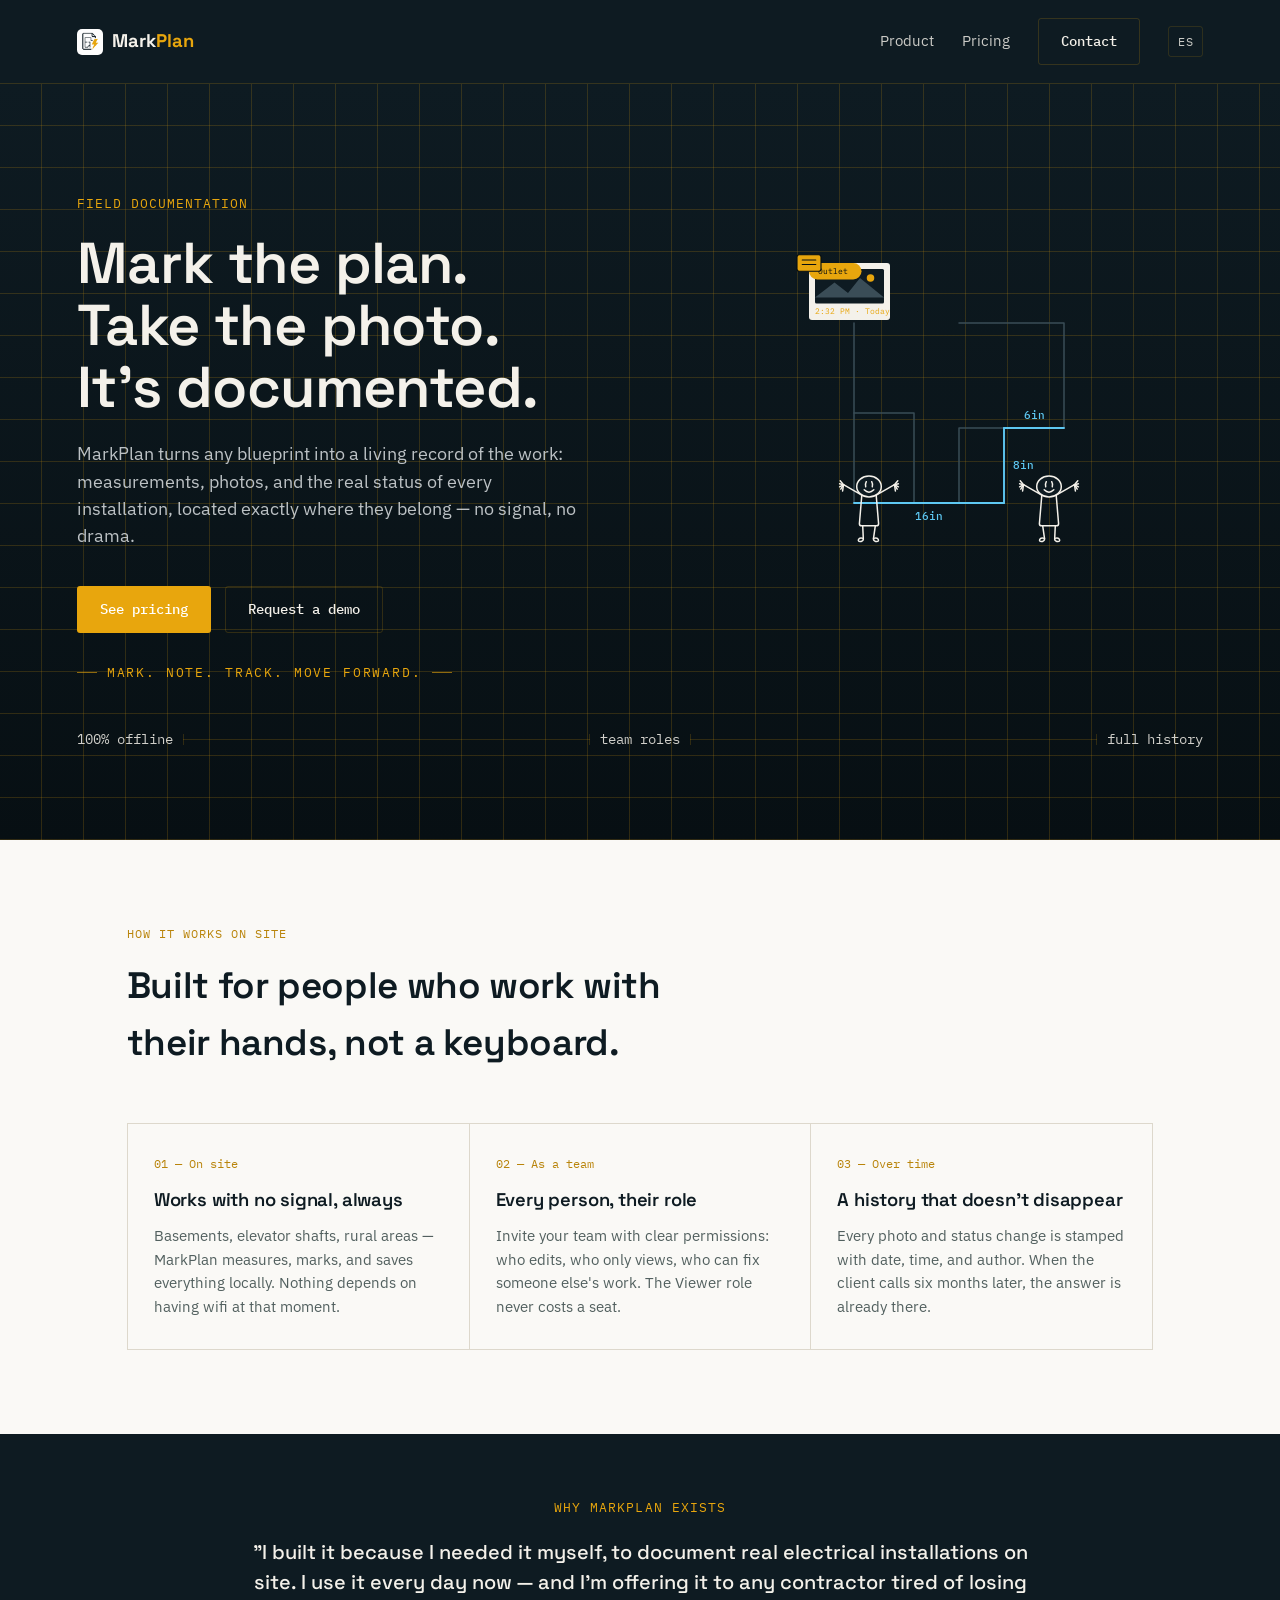
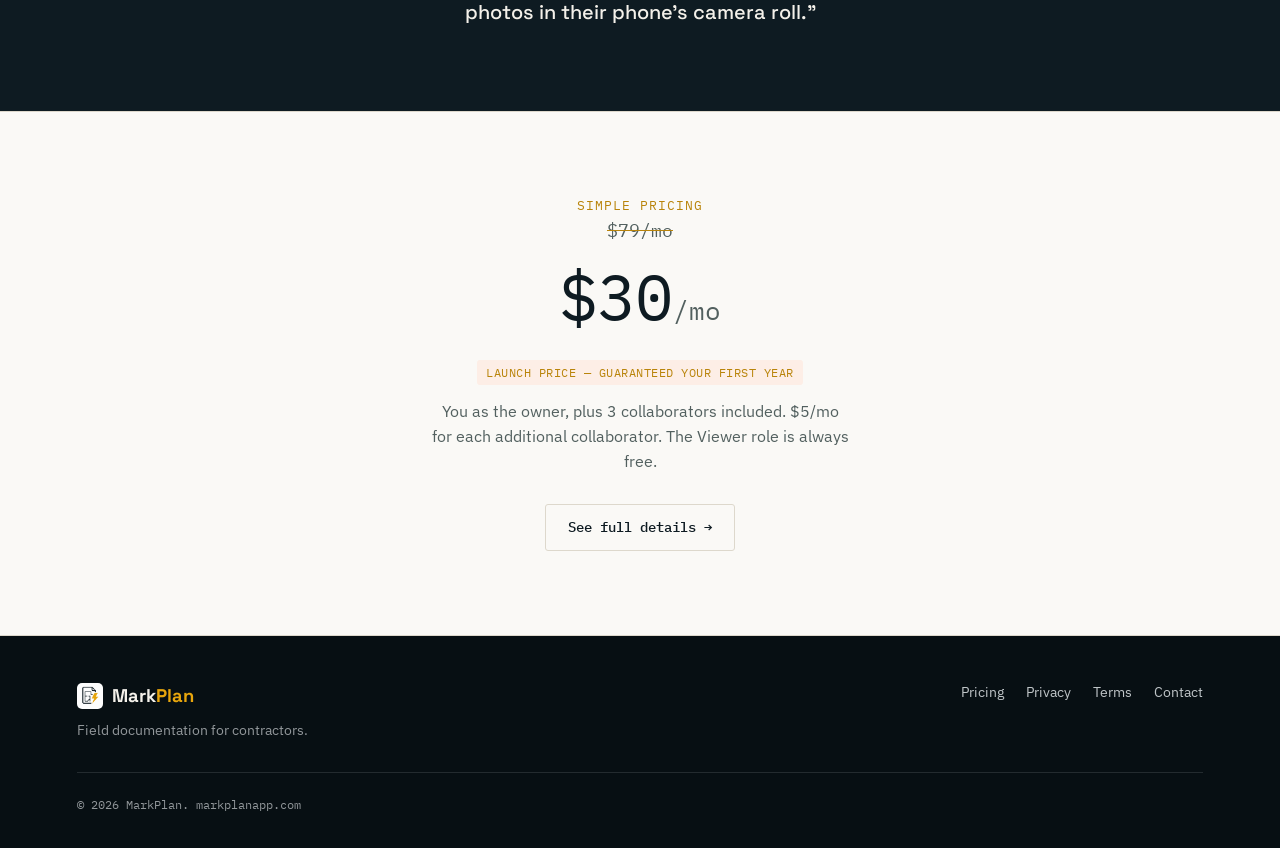
==== commit dbb8a0a5: "Add files via upload" ====
--- a/home.html
+++ b/home.html
@@ -40,24 +40,96 @@
 
     <div class="hero-art">
       <svg class="plan-svg" viewBox="0 0 400 400">
-        <path class="plan-line" d="M 60 80 L 60 320 L 260 320 L 260 220 L 340 220 L 340 80 Z" />
-        <path class="plan-line" d="M 60 200 L 140 200 L 140 320" style="animation-delay: 0.5s;" />
-        <path class="plan-line" d="M 260 220 L 200 220 L 200 320" style="animation-delay: 0.7s;" />
-        <g class="pin" transform="translate(230, 150)">
+        <g class="plan-lines-group">
+          <path class="plan-line" d="M 60 80 L 60 320 L 260 320 L 260 220 L 340 220 L 340 80 Z" />
+          <path class="plan-line" d="M 60 200 L 140 200 L 140 320" style="animation-delay: 0.15s;" />
+          <path class="plan-line" d="M 260 220 L 200 220 L 200 320" style="animation-delay: 0.3s;" />
+        </g>
+
+        <g class="pin">
           <circle class="pin-ring" cx="0" cy="0" r="10" fill="none" stroke="#e8a60d" stroke-width="2" />
           <circle cx="0" cy="0" r="9" fill="#e8a60d" />
           <circle cx="0" cy="0" r="3.5" fill="#0e1b22" />
         </g>
-        <g class="photo-card" transform="translate(250, 95)">
+
+        <g class="photo-card">
           <rect x="0" y="0" width="108" height="76" rx="4" fill="#f4f1ea" />
           <rect x="8" y="8" width="92" height="46" rx="2" fill="#0e1b22" />
           <path d="M 8 46 L 34 26 L 52 40 L 68 20 L 100 46 Z" fill="#3a4d57" />
           <circle cx="82" cy="20" r="5" fill="#e8a60d" />
           <text class="timestamp" x="8" y="68">2:32 PM · Today</text>
         </g>
-        <g class="category-chip" transform="translate(250, 178)">
+
+        <g class="category-chip">
           <rect x="0" y="0" width="70" height="22" rx="11" fill="#e8a60d" />
           <text x="12" y="15">Outlet</text>
+        </g>
+
+        <g class="measure-group">
+          <path class="measure-line measure-line-1" d="M 60 320 L 260 320" />
+          <path class="measure-line measure-line-2" d="M 260 320 L 260 220" />
+          <path class="measure-line measure-line-3" d="M 260 220 L 340 220" />
+          <text class="measure-label measure-label-1" x="160" y="342" text-anchor="middle">16in</text>
+          <text class="measure-label measure-label-2" x="272" y="274" text-anchor="start">8in</text>
+          <text class="measure-label measure-label-3" x="300" y="208" text-anchor="middle">6in</text>
+        </g>
+
+        <g class="person person1">
+          <g transform="translate(40,278.4)">
+            <path d="M 30.4 31.2 L 27.2 69.2 Q 27.2 72 30.4 72 L 49.6 72 Q 52.8 72 52.8 69.2 L 49.6 31.2" />
+            <line x1="30.4" y1="31.2" x2="6" y2="17.2" />
+            <line x1="49.6" y1="31.2" x2="74" y2="17.2" />
+            <line x1="6" y1="17.2" x2="1.6" y2="12" />
+            <line x1="6" y1="17.2" x2="0.8" y2="16" />
+            <line x1="6" y1="17.2" x2="0.8" y2="20" />
+            <line x1="6" y1="17.2" x2="2.4" y2="23.2" />
+            <line x1="6" y1="17.2" x2="4.8" y2="25.6" />
+            <line x1="74" y1="17.2" x2="78.4" y2="12" />
+            <line x1="74" y1="17.2" x2="79.2" y2="16" />
+            <line x1="74" y1="17.2" x2="79.2" y2="20" />
+            <line x1="74" y1="17.2" x2="77.6" y2="23.2" />
+            <line x1="74" y1="17.2" x2="75.2" y2="25.6" />
+            <line x1="31.6" y1="72" x2="32.4" y2="88.8" />
+            <line x1="48.4" y1="72" x2="46" y2="88.8" />
+            <path d="M 32.4 88.8 Q 27.2 87.2 26 90.4 Q 24.8 93.6 29.6 92.8 Q 32.8 92 32.4 88.8" />
+            <path d="M 46 88.8 Q 51.2 87.2 52.4 90.4 Q 53.6 93.6 48.8 92.8 Q 45.6 92 46 88.8" />
+            <ellipse cx="40" cy="19.6" rx="16.4" ry="14" style="fill:var(--blueprint)" />
+            <path d="M 36.4 13.2 Q 34.4 16.8 35.6 20" />
+            <path d="M 43.6 13.2 Q 45.6 16.8 44.4 20" />
+            <path d="M 33.6 24 Q 40 30.4 46.4 24" />
+          </g>
+        </g>
+
+        <g class="person person2">
+          <g transform="translate(360,278.4) scale(-1,1)">
+            <path d="M 30.4 31.2 L 27.2 69.2 Q 27.2 72 30.4 72 L 49.6 72 Q 52.8 72 52.8 69.2 L 49.6 31.2" />
+            <line x1="30.4" y1="31.2" x2="6" y2="17.2" />
+            <line x1="49.6" y1="31.2" x2="74" y2="17.2" />
+            <line x1="6" y1="17.2" x2="1.6" y2="12" />
+            <line x1="6" y1="17.2" x2="0.8" y2="16" />
+            <line x1="6" y1="17.2" x2="0.8" y2="20" />
+            <line x1="6" y1="17.2" x2="2.4" y2="23.2" />
+            <line x1="6" y1="17.2" x2="4.8" y2="25.6" />
+            <line x1="74" y1="17.2" x2="78.4" y2="12" />
+            <line x1="74" y1="17.2" x2="79.2" y2="16" />
+            <line x1="74" y1="17.2" x2="79.2" y2="20" />
+            <line x1="74" y1="17.2" x2="77.6" y2="23.2" />
+            <line x1="74" y1="17.2" x2="75.2" y2="25.6" />
+            <line x1="31.6" y1="72" x2="32.4" y2="88.8" />
+            <line x1="48.4" y1="72" x2="46" y2="88.8" />
+            <path d="M 32.4 88.8 Q 27.2 87.2 26 90.4 Q 24.8 93.6 29.6 92.8 Q 32.8 92 32.4 88.8" />
+            <path d="M 46 88.8 Q 51.2 87.2 52.4 90.4 Q 53.6 93.6 48.8 92.8 Q 45.6 92 46 88.8" />
+            <ellipse cx="40" cy="19.6" rx="16.4" ry="14" style="fill:var(--blueprint)" />
+            <path d="M 36.4 13.2 Q 34.4 16.8 35.6 20" />
+            <path d="M 43.6 13.2 Q 45.6 16.8 44.4 20" />
+            <path d="M 33.6 24 Q 40 30.4 46.4 24" />
+          </g>
+        </g>
+
+        <g class="thrown-plan">
+          <rect x="-16" y="-11" width="32" height="22" rx="3" fill="#e8a60d" stroke="#070f13" stroke-width="1.5" />
+          <line x1="-9" y1="-4" x2="9" y2="-4" stroke="#070f13" stroke-width="1.5" stroke-linecap="round" />
+          <line x1="-9" y1="2" x2="9" y2="2" stroke="#070f13" stroke-width="1.5" stroke-linecap="round" />
         </g>
       </svg>
     </div>
--- a/style.css
+++ b/style.css
@@ -10,6 +10,7 @@
   --accent: #e8a60d;
   --accent-deep: #b9840a;
   --cream-text: #f4f1ea;
+  --measure-blue: #5ec8f2;
   --radius: 3px;
 }
 
@@ -310,6 +311,8 @@
   margin: 0 auto;
 }
 .plan-svg { width: 100%; height: 100%; overflow: visible; }
+/* ===== Loop de 3 actos: documentar / medir / compartir (16s, infinito) ===== */
+
 .plan-line {
   fill: none;
   stroke: var(--blueprint-line);
@@ -317,53 +320,168 @@
   stroke-linecap: round;
   stroke-linejoin: round;
   stroke-dasharray: 900;
-  stroke-dashoffset: 900;
-  animation: draw 2.1s ease-out 0.3s forwards;
-}
-@keyframes draw { to { stroke-dashoffset: 0; } }
-
-.pin {
-  transform-origin: 50% 100%;
-  opacity: 0;
-  animation: drop 0.5s cubic-bezier(0.34, 1.56, 0.64, 1) 2.15s forwards;
-}
-@keyframes drop {
-  0% { opacity: 0; transform: translateY(-40px) scale(0.6); }
-  60% { opacity: 1; }
-  100% { opacity: 1; transform: translateY(0) scale(1); }
-}
-.pin-ring {
-  transform-origin: center;
-  opacity: 0;
-  animation: ping 1.4s ease-out 2.5s;
-}
-@keyframes ping {
-  0% { opacity: 0.9; transform: scale(0.4); }
-  100% { opacity: 0; transform: scale(2.6); }
-}
-.photo-card {
-  opacity: 0;
-  animation: cardIn 0.5s ease-out 2.7s forwards;
-}
-@keyframes cardIn {
-  from { opacity: 0; transform: translate(-6px, 8px) scale(0.92); }
-  to { opacity: 1; transform: translate(0, 0) scale(1); }
+  animation: heroDraw 16s ease-out infinite;
+}
+@keyframes heroDraw {
+  0% { stroke-dashoffset: 900; }
+  13% { stroke-dashoffset: 0; }
+  100% { stroke-dashoffset: 0; }
+}
+
+/* ---------- Acto A: documentar ---------- */
+
+.pin { animation: heroPin 16s infinite; }
+@keyframes heroPin {
+  0%, 13.5% { opacity: 0; transform: translate(230px,150px) translateY(-40px) scale(0.6); }
+  14.5% { opacity: 1; transform: translate(230px,150px) scale(1.1); animation-timing-function: cubic-bezier(.34,1.56,.64,1); }
+  16% { opacity: 1; transform: translate(230px,150px) scale(1); }
+  34% { opacity: 1; transform: translate(230px,150px) scale(1); }
+  38% { opacity: 0; transform: translate(230px,150px) scale(1); }
+  100% { opacity: 0; transform: translate(230px,150px) scale(1); }
+}
+.pin-ring { animation: heroRing 16s infinite; }
+@keyframes heroRing {
+  0%, 15% { opacity: 0; transform: translate(230px,150px) scale(0.4); }
+  16% { opacity: 0.9; transform: translate(230px,150px) scale(0.4); }
+  19%, 100% { opacity: 0; transform: translate(230px,150px) scale(2.6); }
+}
+.photo-card { animation: heroPhoto 16s infinite; }
+@keyframes heroPhoto {
+  0%, 16.5% { opacity: 0; transform: translate(250px,95px); }
+  20% { opacity: 1; transform: translate(250px,95px); }
+  34% { opacity: 1; transform: translate(250px,95px); }
+  38% { opacity: 0; transform: translate(250px,95px); }
+  100% { opacity: 0; transform: translate(250px,95px); }
 }
 .timestamp {
   font-family: 'IBM Plex Mono', monospace;
   font-size: 11px;
   fill: var(--accent);
-  opacity: 0;
-  animation: cardIn 0.4s ease-out 3.05s forwards;
-}
-.category-chip {
-  opacity: 0;
-  animation: cardIn 0.4s ease-out 3.2s forwards;
+}
+.category-chip { animation: heroChip 16s infinite; }
+@keyframes heroChip {
+  0%, 17% { opacity: 0; transform: translate(250px,178px); }
+  21% { opacity: 1; transform: translate(250px,178px); }
+  34% { opacity: 1; transform: translate(250px,178px); }
+  38% { opacity: 0; transform: translate(250px,178px); }
+  100% { opacity: 0; transform: translate(250px,178px); }
 }
 .category-chip text {
   font-family: 'IBM Plex Mono', monospace;
   font-size: 10px;
   fill: var(--blueprint-deep);
+}
+
+/* ---------- Acto B: medir ---------- */
+
+.measure-line {
+  fill: none;
+  stroke: var(--measure-blue);
+  stroke-width: 2.5;
+  stroke-linecap: round;
+}
+.measure-line-1 { stroke-dasharray: 200; animation: heroMeasure1 16s infinite; }
+@keyframes heroMeasure1 {
+  0%, 38% { stroke-dashoffset: 200; opacity: 1; }
+  42% { stroke-dashoffset: 0; opacity: 1; }
+  63% { stroke-dashoffset: 0; opacity: 1; }
+  67% { stroke-dashoffset: 0; opacity: 0; }
+  100% { stroke-dashoffset: 200; opacity: 0; }
+}
+.measure-line-2 { stroke-dasharray: 100; animation: heroMeasure2 16s infinite; }
+@keyframes heroMeasure2 {
+  0%, 44% { stroke-dashoffset: 100; opacity: 1; }
+  48% { stroke-dashoffset: 0; opacity: 1; }
+  63% { stroke-dashoffset: 0; opacity: 1; }
+  67% { stroke-dashoffset: 0; opacity: 0; }
+  100% { stroke-dashoffset: 100; opacity: 0; }
+}
+.measure-line-3 { stroke-dasharray: 80; animation: heroMeasure3 16s infinite; }
+@keyframes heroMeasure3 {
+  0%, 50% { stroke-dashoffset: 80; opacity: 1; }
+  54% { stroke-dashoffset: 0; opacity: 1; }
+  63% { stroke-dashoffset: 0; opacity: 1; }
+  67% { stroke-dashoffset: 0; opacity: 0; }
+  100% { stroke-dashoffset: 80; opacity: 0; }
+}
+.measure-label {
+  font-family: 'IBM Plex Mono', monospace;
+  font-size: 15px;
+  font-weight: 500;
+  fill: var(--measure-blue);
+}
+.measure-label-1 { animation: heroLabel1 16s infinite; }
+@keyframes heroLabel1 {
+  0%, 42% { opacity: 0; }
+  44% { opacity: 1; }
+  63% { opacity: 1; }
+  67% { opacity: 0; }
+  100% { opacity: 0; }
+}
+.measure-label-2 { animation: heroLabel2 16s infinite; }
+@keyframes heroLabel2 {
+  0%, 48% { opacity: 0; }
+  50% { opacity: 1; }
+  63% { opacity: 1; }
+  67% { opacity: 0; }
+  100% { opacity: 0; }
+}
+.measure-label-3 { animation: heroLabel3 16s infinite; }
+@keyframes heroLabel3 {
+  0%, 54% { opacity: 0; }
+  56% { opacity: 1; }
+  63% { opacity: 1; }
+  67% { opacity: 0; }
+  100% { opacity: 0; }
+}
+
+/* ---------- Acto C: compartir ---------- */
+
+.plan-lines-group {
+  transform-origin: 200px 200px;
+  animation: heroShrink 16s infinite;
+}
+@keyframes heroShrink {
+  0%, 67% { opacity: 1; transform: translate(0,0) scale(1); }
+  72% { opacity: 1; transform: translate(-70px,138px) scale(0.15); }
+  73% { opacity: 0; transform: translate(-70px,138px) scale(0.15); }
+  100% { opacity: 0; transform: translate(0,0) scale(1); }
+}
+
+.person {
+  fill: none;
+  stroke: var(--cream-text);
+  stroke-width: 2;
+  stroke-linecap: round;
+  stroke-linejoin: round;
+}
+.person1 { animation: heroPerson1 16s infinite; }
+@keyframes heroPerson1 {
+  0%, 66% { opacity: 0; }
+  70% { opacity: 1; }
+  87% { opacity: 1; }
+  91% { opacity: 0; }
+  100% { opacity: 0; }
+}
+.person2 { animation: heroPerson2 16s infinite; }
+@keyframes heroPerson2 {
+  0%, 71% { opacity: 0; }
+  75% { opacity: 1; }
+  87% { opacity: 1; }
+  91% { opacity: 0; }
+  100% { opacity: 0; }
+}
+
+.thrown-plan { animation: heroThrown 16s infinite; }
+@keyframes heroThrown {
+  0%, 72% { opacity: 0; transform: translate(130px,338px) rotate(0deg); }
+  73% { opacity: 1; transform: translate(130px,338px) rotate(0deg); }
+  75% { opacity: 1; transform: translate(130px,338px) rotate(0deg); }
+  79% { opacity: 1; transform: translate(200px,250px) rotate(200deg); }
+  83% { opacity: 1; transform: translate(270px,338px) rotate(360deg); animation-timing-function: cubic-bezier(.34,1.2,.64,1); }
+  87% { opacity: 1; transform: translate(270px,338px) rotate(360deg); }
+  91% { opacity: 0; transform: translate(270px,338px) rotate(360deg); }
+  100% { opacity: 0; transform: translate(130px,338px) rotate(0deg); }
 }
 
 /* ---------- Vida en las tarjetas y el resto del sitio ---------- */
@@ -397,13 +515,29 @@
 
 @media (prefers-reduced-motion: reduce) {
   .hero-grid .eyebrow, .hero-grid h1, .hero-grid .lede, .hero-grid .cta-row,
-  .plan-line, .pin, .pin-ring, .photo-card, .timestamp, .category-chip,
   .reveal, .dim-line .rule {
     animation: none !important;
     transition: none !important;
     opacity: 1 !important;
     transform: none !important;
-    stroke-dashoffset: 0 !important;
+  }
+  .plan-line, .plan-lines-group,
+  .pin, .pin-ring, .photo-card, .category-chip,
+  .measure-line-1, .measure-line-2, .measure-line-3,
+  .measure-label-1, .measure-label-2, .measure-label-3,
+  .person1, .person2, .thrown-plan {
+    animation: none !important;
+  }
+  .plan-line { stroke-dashoffset: 0 !important; }
+  .plan-lines-group { opacity: 1 !important; transform: none !important; }
+  .pin { opacity: 1 !important; transform: translate(230px,150px) !important; }
+  .pin-ring { opacity: 0 !important; }
+  .photo-card { opacity: 1 !important; transform: translate(250px,95px) !important; }
+  .category-chip { opacity: 1 !important; transform: translate(250px,178px) !important; }
+  .measure-line-1, .measure-line-2, .measure-line-3,
+  .measure-label-1, .measure-label-2, .measure-label-3,
+  .person1, .person2, .thrown-plan {
+    opacity: 0 !important;
   }
 }
 
@@ -718,30 +852,42 @@
 
 @media (max-width: 760px) {
   .grid-3 { grid-template-columns: 1fr; }
-  .nav { position: relative; }
+  .nav {
+    flex-wrap: wrap;
+    row-gap: 12px;
+  }
   .nav-links {
-    display: none;
-    position: absolute;
-    top: 100%;
-    left: 0;
-    right: 0;
-    flex-direction: column;
-    align-items: stretch;
-    gap: 0;
-    background: var(--blueprint);
-    border-bottom: 1px solid var(--blueprint-line-soft);
-    padding: 8px 6vw 18px;
-    z-index: 30;
+    display: flex !important;
+    position: static;
+    flex-direction: row;
+    flex-wrap: wrap;
+    width: 100%;
+    order: 3;
+    align-items: center;
+    gap: 18px;
+    padding: 0;
+    margin: 0;
+    border: none;
+    background: none;
   }
-  .nav-links.open { display: flex; }
-  .nav-links a {
-    padding: 14px 4px;
-    border-bottom: 1px solid var(--blueprint-line-soft);
+  .nav-links a,
+  .nav-links a.btn,
+  .nav-links a.lang-switch {
+    display: inline-block;
+    width: auto;
+    text-align: left;
+    background: none;
+    border: none;
+    border-radius: 0;
+    padding: 0;
+    margin: 0;
+    font-family: 'IBM Plex Sans', sans-serif;
+    font-size: 0.9rem;
+    font-weight: 400;
+    color: var(--cream-text);
     opacity: 1;
   }
-  .nav-links a:last-child { border-bottom: none; }
-  .nav-links .btn { margin-top: 6px; justify-content: center; }
-  .menu-toggle { display: block; }
+  .menu-toggle { display: none; }
   .plan-card .plan-head, .plan-card .plan-body, .how-to-buy { padding-left: 24px; padding-right: 24px; }
 }
 
